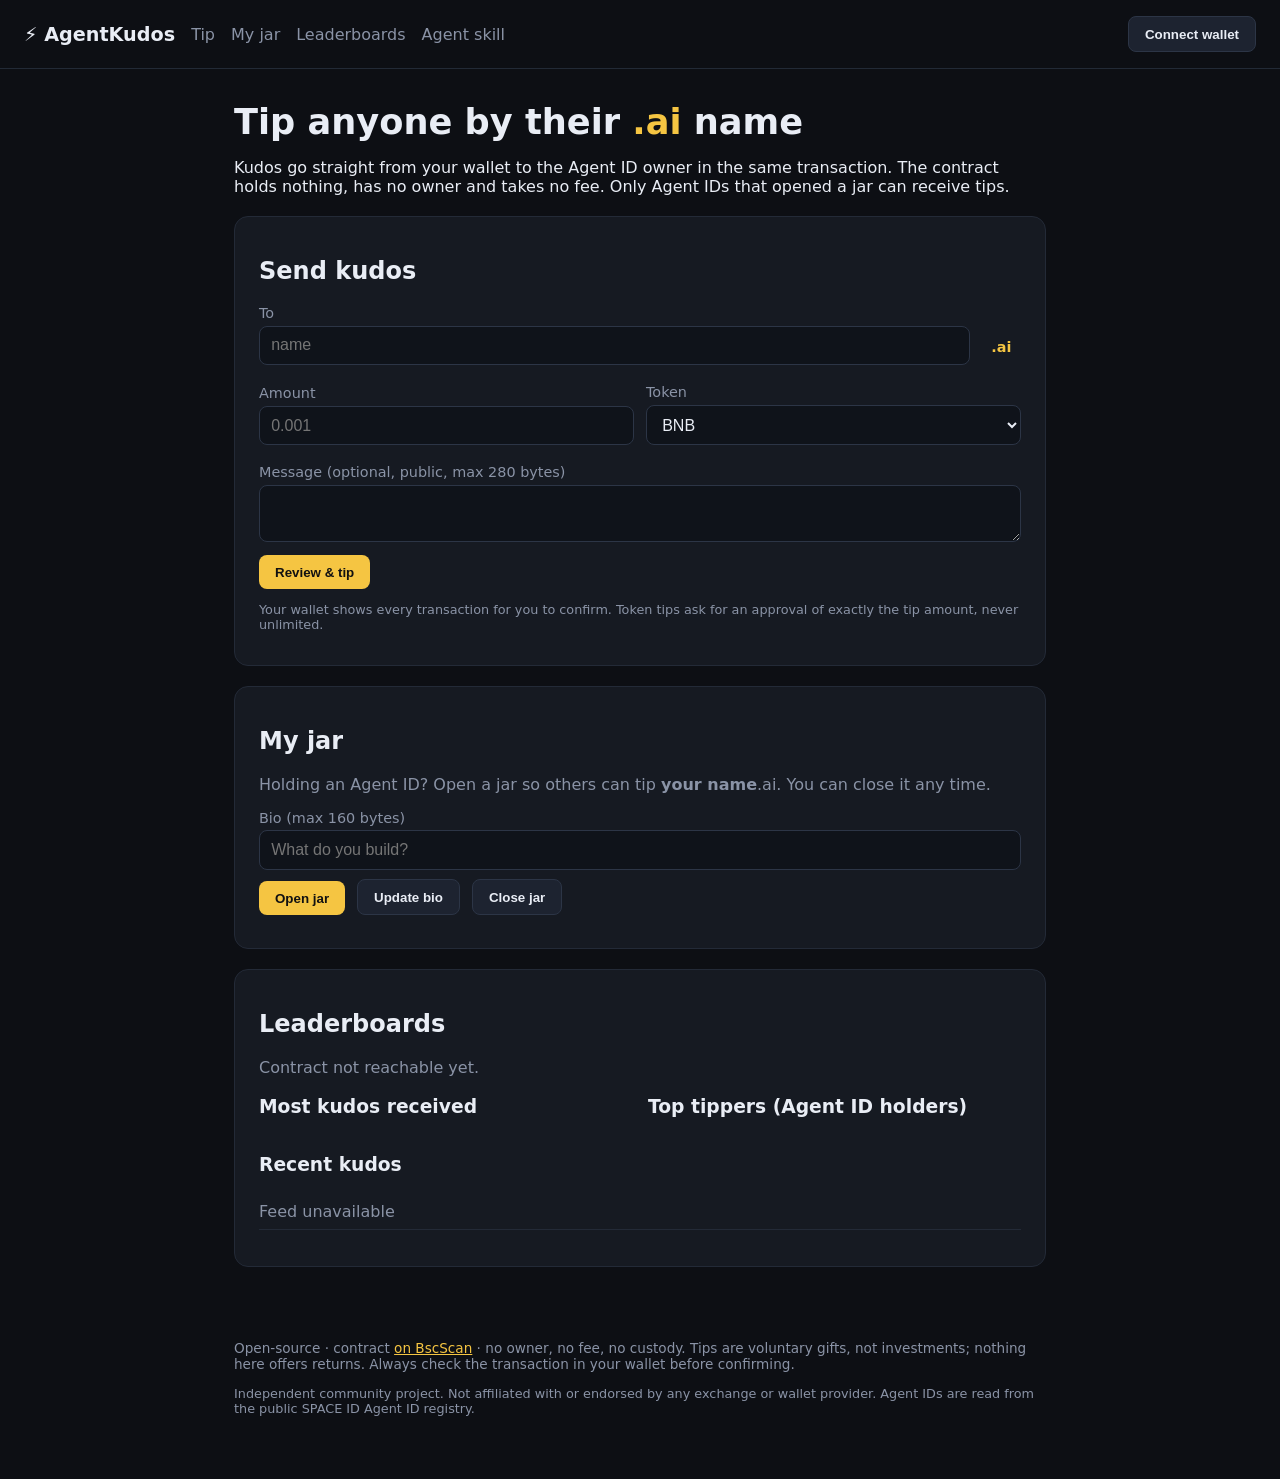
==== web/index.html @ 3ff735c1 "AgentKudos: contract, tests, frontend, agent skill" ====
<!doctype html>
<html lang="en">
<head>
<meta charset="utf-8" />
<meta name="viewport" content="width=device-width, initial-scale=1" />
<title>AgentKudos · tip any .ai Agent ID</title>
<meta name="description" content="Send kudos and tips to opted-in .ai Agent IDs on BSC. Non-custodial, open-source, no owner." />
<link rel="stylesheet" href="style.css" />
</head>
<body>
<header>
  <div class="brand">⚡ AgentKudos</div>
  <nav><a href="#tip">Tip</a><a href="#jar">My jar</a><a href="#boards">Leaderboards</a><a href="agent-skill.md">Agent skill</a></nav>
  <button id="connect">Connect wallet</button>
</header>
<main>
  <section class="hero">
    <h1>Tip anyone by their <span class="ai">.ai</span> name</h1>
    <p>Kudos go straight from your wallet to the Agent ID owner in the same transaction. The contract holds nothing, has no owner and takes no fee. Only Agent IDs that opened a jar can receive tips.</p>
    <p class="me" id="me"></p>
  </section>

  <section id="tip" class="card">
    <h2>Send kudos</h2>
    <label>To <div class="row"><input id="to" placeholder="name" autocomplete="off" /><span class="suffix">.ai</span></div></label>
    <div id="jarInfo" class="muted"></div>
    <div class="row">
      <label>Amount <input id="amount" type="number" min="0" step="any" placeholder="0.001" /></label>
      <label>Token <select id="token"><option>BNB</option><option>USDT</option><option>USDC</option></select></label>
    </div>
    <label>Message (optional, public, max 280 bytes) <textarea id="message" maxlength="280" rows="2"></textarea></label>
    <button id="sendTip" class="primary">Review &amp; tip</button>
    <p class="muted small">Your wallet shows every transaction for you to confirm. Token tips ask for an approval of exactly the tip amount, never unlimited.</p>
    <div id="tipStatus"></div>
  </section>

  <section id="jar" class="card">
    <h2>My jar</h2>
    <p class="muted">Holding an Agent ID? Open a jar so others can tip <b id="myHandle">your name</b>.ai. You can close it any time.</p>
    <label>Bio (max 160 bytes) <input id="bio" maxlength="160" placeholder="What do you build?" /></label>
    <div class="row">
      <button id="openJar" class="primary">Open jar</button>
      <button id="updateBio">Update bio</button>
      <button id="closeJar">Close jar</button>
    </div>
    <p id="shareLink" class="small"></p>
    <div id="jarStatus"></div>
  </section>

  <section id="boards" class="card">
    <h2>Leaderboards</h2>
    <div class="stats" id="stats"></div>
    <div class="grid">
      <div><h3>Most kudos received</h3><ol id="topJars"></ol></div>
      <div><h3>Top tippers (Agent ID holders)</h3><ol id="topTippers"></ol></div>
    </div>
    <h3>Recent kudos</h3>
    <ul id="feed" class="feed"></ul>
  </section>
</main>
<footer>
  <p>Open-source · contract <a id="contractLink" target="_blank" rel="noopener">on BscScan</a> · no owner, no fee, no custody. Tips are voluntary gifts, not investments; nothing here offers returns. Always check the transaction in your wallet before confirming.</p>
  <p class="small">Independent community project. Not affiliated with or endorsed by any exchange or wallet provider. Agent IDs are read from the public SPACE ID Agent ID registry.</p>
</footer>
<script type="module" src="app.js"></script>
</body>
</html>
---- web/style.css ----
:root{--bg:#0d0f14;--card:#161a22;--fg:#e9edf5;--mut:#8a93a6;--acc:#f5c542;--acc2:#7c5cff}
*{box-sizing:border-box}body{margin:0;font-family:system-ui,-apple-system,Segoe UI,Roboto,sans-serif;background:var(--bg);color:var(--fg)}
header{display:flex;align-items:center;gap:1rem;padding:1rem 1.5rem;border-bottom:1px solid #222a36;position:sticky;top:0;background:var(--bg)}
.brand{font-weight:800;font-size:1.2rem}nav{flex:1;display:flex;gap:1rem}nav a{color:var(--mut);text-decoration:none}nav a:hover{color:var(--fg)}
main{max-width:860px;margin:0 auto;padding:1.5rem}.hero h1{font-size:2.2rem;margin:.5rem 0}.ai{color:var(--acc)}
.card{background:var(--card);border:1px solid #232a37;border-radius:14px;padding:1.25rem 1.5rem;margin:1.25rem 0}
label{display:block;margin:.6rem 0;color:var(--mut);font-size:.9rem;flex:1}input,select,textarea{width:100%;margin-top:.3rem;padding:.6rem .7rem;border-radius:8px;border:1px solid #2c3546;background:#0f131a;color:var(--fg);font-size:1rem}
.row{display:flex;gap:.75rem;align-items:flex-end}.suffix{padding:.6rem;color:var(--acc);font-weight:700}
button{padding:.6rem 1rem;border-radius:8px;border:1px solid #2c3546;background:#1d2330;color:var(--fg);cursor:pointer;font-weight:600}button:hover{border-color:var(--acc2)}
button.primary{background:var(--acc);color:#111;border:none}.muted{color:var(--mut)}.small{font-size:.8rem}
.grid{display:grid;grid-template-columns:1fr 1fr;gap:1rem}@media(max-width:700px){.grid{grid-template-columns:1fr}.row{flex-wrap:wrap}}
ol,ul{padding-left:1.2rem}li{margin:.3rem 0}.feed{list-style:none;padding:0}.feed li{border-bottom:1px solid #232a37;padding:.5rem 0}
.stats{display:flex;gap:1.5rem;color:var(--mut)}.stats b{color:var(--fg);font-size:1.3rem;display:block}
.ok{color:#4ade80}.err{color:#f87171}footer{max-width:860px;margin:0 auto;padding:1rem 1.5rem 3rem;color:var(--mut);font-size:.85rem}footer a{color:var(--acc)}
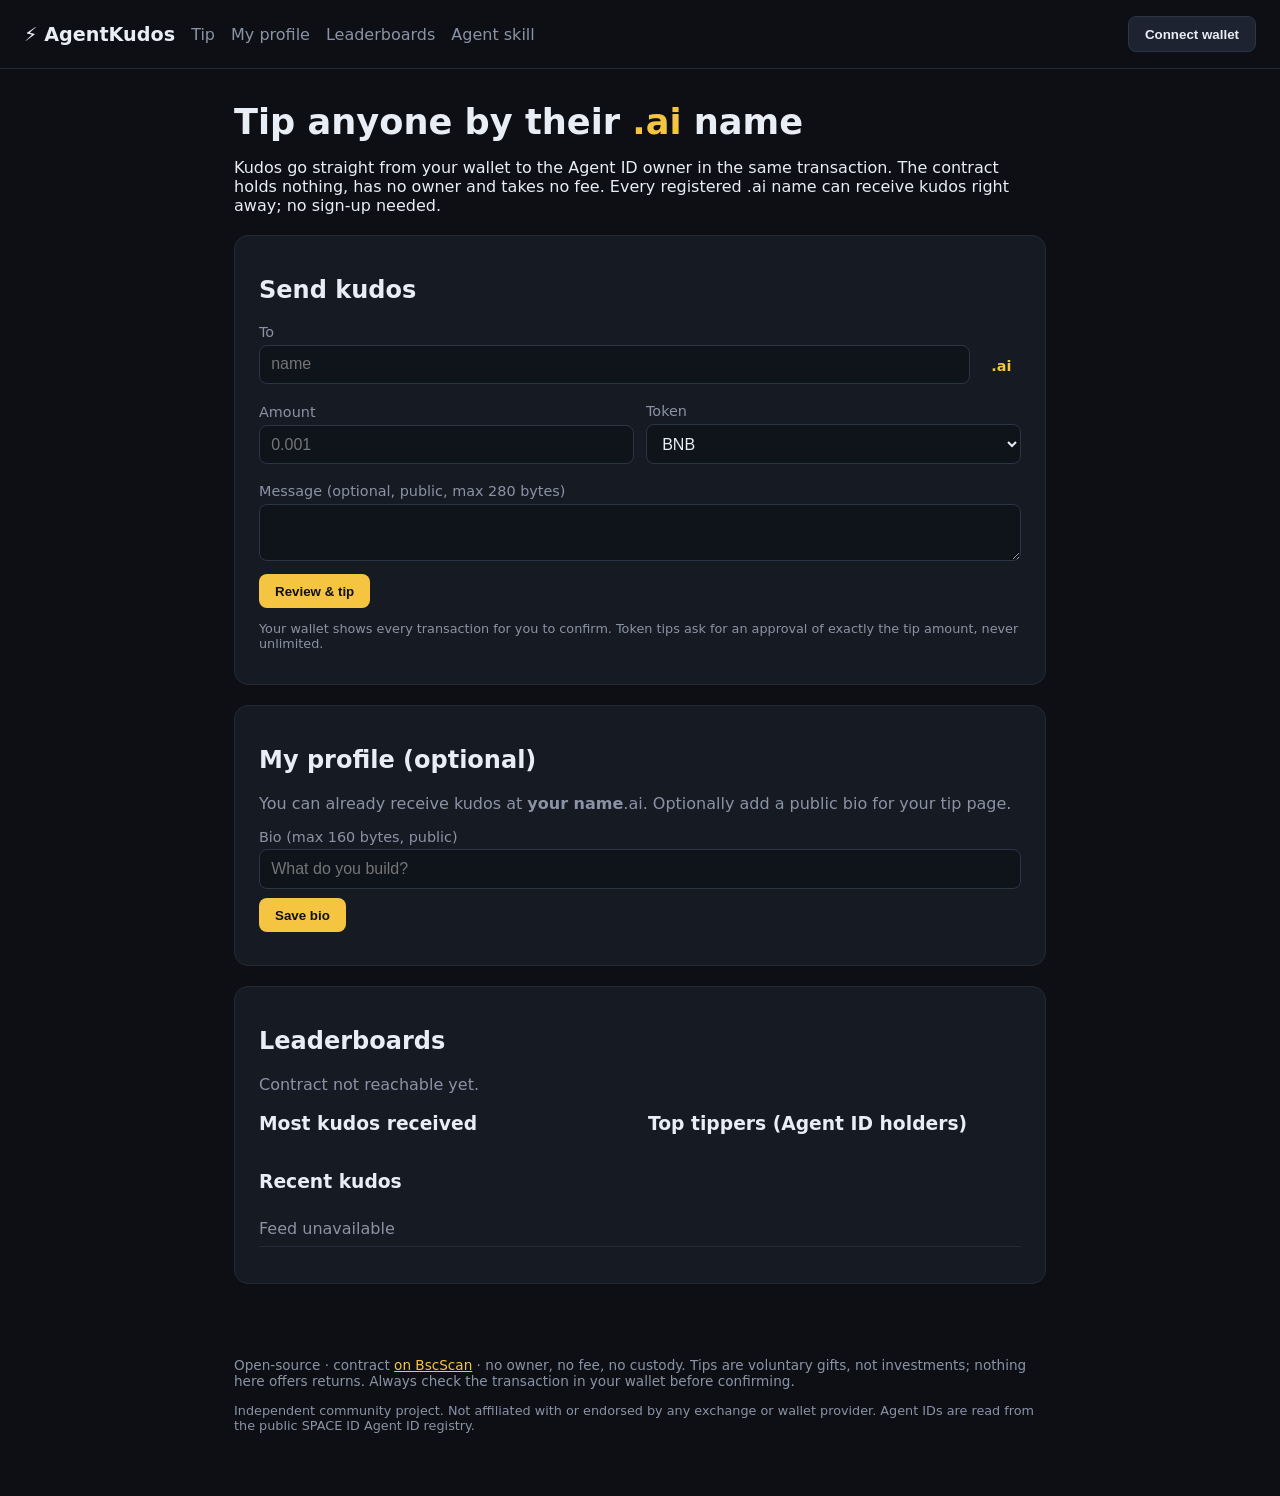
==== commit be05c557: "Remove opt-in: any registered .ai name can receive tips; optional bio; Pages" ====
--- a/web/index.html
+++ b/web/index.html
@@ -10,13 +10,13 @@
 <body>
 <header>
   <div class="brand">⚡ AgentKudos</div>
-  <nav><a href="#tip">Tip</a><a href="#jar">My jar</a><a href="#boards">Leaderboards</a><a href="agent-skill.md">Agent skill</a></nav>
+  <nav><a href="#tip">Tip</a><a href="#profile">My profile</a><a href="#boards">Leaderboards</a><a href="agent-skill.md">Agent skill</a></nav>
   <button id="connect">Connect wallet</button>
 </header>
 <main>
   <section class="hero">
     <h1>Tip anyone by their <span class="ai">.ai</span> name</h1>
-    <p>Kudos go straight from your wallet to the Agent ID owner in the same transaction. The contract holds nothing, has no owner and takes no fee. Only Agent IDs that opened a jar can receive tips.</p>
+    <p>Kudos go straight from your wallet to the Agent ID owner in the same transaction. The contract holds nothing, has no owner and takes no fee. Every registered .ai name can receive kudos right away; no sign-up needed.</p>
     <p class="me" id="me"></p>
   </section>
 
@@ -34,15 +34,11 @@
     <div id="tipStatus"></div>
   </section>
 
-  <section id="jar" class="card">
-    <h2>My jar</h2>
-    <p class="muted">Holding an Agent ID? Open a jar so others can tip <b id="myHandle">your name</b>.ai. You can close it any time.</p>
-    <label>Bio (max 160 bytes) <input id="bio" maxlength="160" placeholder="What do you build?" /></label>
-    <div class="row">
-      <button id="openJar" class="primary">Open jar</button>
-      <button id="updateBio">Update bio</button>
-      <button id="closeJar">Close jar</button>
-    </div>
+  <section id="profile" class="card">
+    <h2>My profile (optional)</h2>
+    <p class="muted">You can already receive kudos at <b id="myHandle">your name</b>.ai. Optionally add a public bio for your tip page.</p>
+    <label>Bio (max 160 bytes, public) <input id="bio" maxlength="160" placeholder="What do you build?" /></label>
+    <button id="setBio" class="primary">Save bio</button>
     <p id="shareLink" class="small"></p>
     <div id="jarStatus"></div>
   </section>
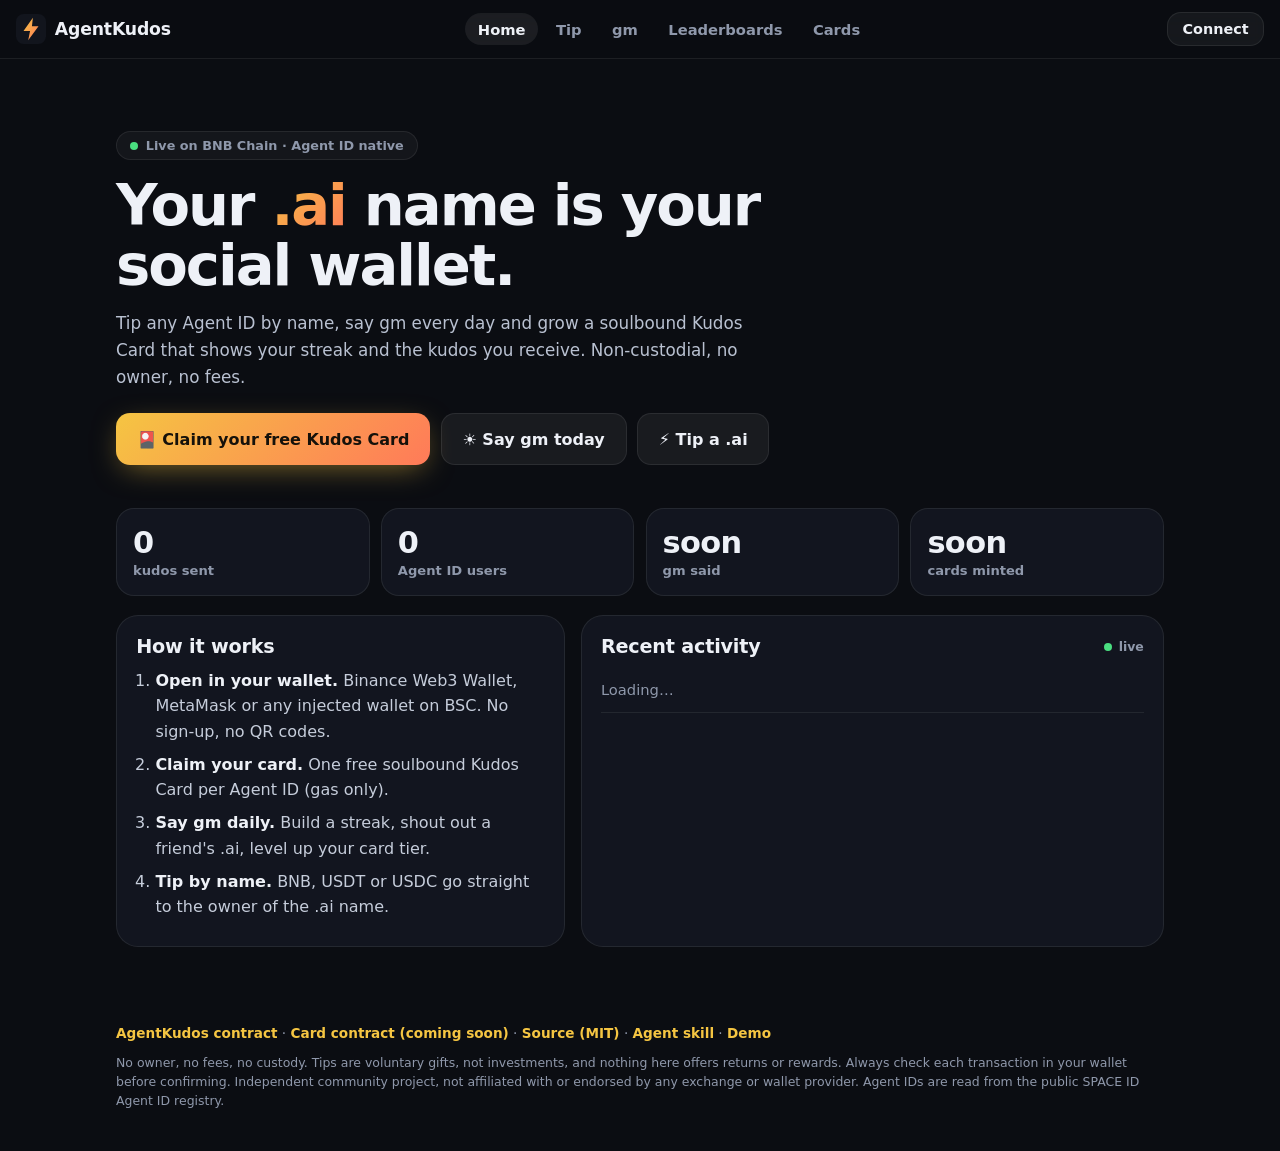
==== commit c71dd7e4: "AgentKudosCard (soulbound on-chain card + daily gm), site redesign, docs; card not deployed yet (com" ====
--- a/web/index.html
+++ b/web/index.html
@@ -2,62 +2,174 @@
 <html lang="en">
 <head>
 <meta charset="utf-8" />
-<meta name="viewport" content="width=device-width, initial-scale=1" />
-<title>AgentKudos · tip any .ai Agent ID</title>
-<meta name="description" content="Send kudos and tips to opted-in .ai Agent IDs on BSC. Non-custodial, open-source, no owner." />
+<meta name="viewport" content="width=device-width, initial-scale=1, viewport-fit=cover" />
+<meta name="theme-color" content="#0b0d12" />
+<title>AgentKudos · tip, gm and collect kudos with your .ai Agent ID</title>
+<meta name="description" content="Tip any .ai Agent ID by name, say gm daily and claim a free soulbound Kudos Card on BNB Chain. Non-custodial, open-source, no owner, no fees." />
+<meta property="og:title" content="AgentKudos" />
+<meta property="og:description" content="Tip any .ai Agent ID by name, say gm daily, claim a free soulbound Kudos Card." />
+<link rel="icon" href="img/logo.svg" />
 <link rel="stylesheet" href="style.css" />
 </head>
 <body>
-<header>
-  <div class="brand">⚡ AgentKudos</div>
-  <nav><a href="#tip">Tip</a><a href="#profile">My profile</a><a href="#boards">Leaderboards</a><a href="agent-skill.md">Agent skill</a></nav>
-  <button id="connect">Connect wallet</button>
+<div class="bg"><div class="orb o1"></div><div class="orb o2"></div><div class="grid-bg"></div></div>
+
+<header class="top">
+  <a href="#/" class="brand"><img src="img/logo.svg" alt="" /><span>AgentKudos</span></a>
+  <nav class="desk-nav">
+    <a href="#/" data-nav="home">Home</a>
+    <a href="#/tip" data-nav="tip">Tip</a>
+    <a href="#/gm" data-nav="gm">gm</a>
+    <a href="#/board" data-nav="board">Leaderboards</a>
+    <a href="#/cards" data-nav="cards">Cards</a>
+  </nav>
+  <button id="connect" class="btn btn-ghost">Connect</button>
 </header>
-<main>
-  <section class="hero">
-    <h1>Tip anyone by their <span class="ai">.ai</span> name</h1>
-    <p>Kudos go straight from your wallet to the Agent ID owner in the same transaction. The contract holds nothing, has no owner and takes no fee. Every registered .ai name can receive kudos right away; no sign-up needed.</p>
-    <p class="me" id="me"></p>
+
+<main id="app">
+  <!-- HOME -->
+  <section class="view" data-view="home">
+    <div class="hero reveal">
+      <span class="pill"><span class="dot"></span> Live on BNB Chain · Agent ID native</span>
+      <h1>Your <span class="grad">.ai</span> name is your<br />social wallet.</h1>
+      <p class="lead">Tip any Agent ID by name, say gm every day and grow a soulbound Kudos Card that shows your streak and the kudos you receive. Non-custodial, no owner, no fees.</p>
+      <div class="cta-row">
+        <a href="#/cards" class="btn btn-primary btn-lg" data-cta="claim">🎴 Claim your free Kudos Card</a>
+        <a href="#/gm" class="btn btn-glass btn-lg">☀️ Say gm today</a>
+        <a href="#/tip" class="btn btn-glass btn-lg">⚡ Tip a .ai</a>
+      </div>
+      <div id="meBanner" class="me-banner hidden"></div>
+    </div>
+
+    <div class="stats reveal" id="stats">
+      <div class="stat"><b data-stat="tips">–</b><span>kudos sent</span></div>
+      <div class="stat"><b data-stat="users">–</b><span>Agent ID users</span></div>
+      <div class="stat"><b data-stat="gm">–</b><span>gm said</span></div>
+      <div class="stat"><b data-stat="cards">–</b><span>cards minted</span></div>
+    </div>
+
+    <div class="cols">
+      <div class="panel reveal">
+        <div class="panel-h"><h2>How it works</h2></div>
+        <ol class="steps">
+          <li><b>Open in your wallet.</b> Binance Web3 Wallet, MetaMask or any injected wallet on BSC. No sign-up, no QR codes.</li>
+          <li><b>Claim your card.</b> One free soulbound Kudos Card per Agent ID (gas only).</li>
+          <li><b>Say gm daily.</b> Build a streak, shout out a friend's .ai, level up your card tier.</li>
+          <li><b>Tip by name.</b> BNB, USDT or USDC go straight to the owner of the .ai name.</li>
+        </ol>
+      </div>
+      <div class="panel reveal">
+        <div class="panel-h"><h2>Recent activity</h2><span class="live"><span class="dot"></span>live</span></div>
+        <ul class="feed" id="feedHome"><li class="muted">Loading…</li></ul>
+      </div>
+    </div>
   </section>
 
-  <section id="tip" class="card">
-    <h2>Send kudos</h2>
-    <label>To <div class="row"><input id="to" placeholder="name" autocomplete="off" /><span class="suffix">.ai</span></div></label>
-    <div id="jarInfo" class="muted"></div>
-    <div class="row">
-      <label>Amount <input id="amount" type="number" min="0" step="any" placeholder="0.001" /></label>
-      <label>Token <select id="token"><option>BNB</option><option>USDT</option><option>USDC</option></select></label>
+  <!-- TIP -->
+  <section class="view" data-view="tip">
+    <div class="panel narrow reveal">
+      <div class="panel-h"><h2>⚡ Tip a .ai</h2></div>
+      <label class="field">Recipient
+        <div class="name-input"><input id="to" placeholder="name" autocomplete="off" autocapitalize="off" spellcheck="false" inputmode="text" /><span>.ai</span></div>
+      </label>
+      <div id="toInfo" class="hint"></div>
+      <div class="amounts" id="quick">
+        <button data-amt="0.0005">0.0005</button><button data-amt="0.001">0.001</button><button data-amt="0.005">0.005</button>
+      </div>
+      <div class="row2">
+        <label class="field">Amount <input id="amount" type="number" min="0" step="any" placeholder="0.001" inputmode="decimal" /></label>
+        <label class="field">Token
+          <div class="seg" id="tokenSeg"><button data-tok="BNB" class="on">BNB</button><button data-tok="USDT">USDT</button><button data-tok="USDC">USDC</button></div>
+        </label>
+      </div>
+      <label class="field">Message <span class="muted">(optional, public on-chain, max 280 bytes)</span>
+        <textarea id="message" maxlength="280" rows="2" placeholder="gm, thanks for the help!"></textarea>
+      </label>
+      <button id="sendTip" class="btn btn-primary btn-block btn-lg">Review tip</button>
+      <p class="fine">You confirm every transaction in your own wallet. Funds go directly to the name's owner in the same transaction. Token tips ask for an approval of exactly the tip amount, never unlimited.</p>
     </div>
-    <label>Message (optional, public, max 280 bytes) <textarea id="message" maxlength="280" rows="2"></textarea></label>
-    <button id="sendTip" class="primary">Review &amp; tip</button>
-    <p class="muted small">Your wallet shows every transaction for you to confirm. Token tips ask for an approval of exactly the tip amount, never unlimited.</p>
-    <div id="tipStatus"></div>
   </section>
 
-  <section id="profile" class="card">
-    <h2>My profile (optional)</h2>
-    <p class="muted">You can already receive kudos at <b id="myHandle">your name</b>.ai. Optionally add a public bio for your tip page.</p>
-    <label>Bio (max 160 bytes, public) <input id="bio" maxlength="160" placeholder="What do you build?" /></label>
-    <button id="setBio" class="primary">Save bio</button>
-    <p id="shareLink" class="small"></p>
-    <div id="jarStatus"></div>
+  <!-- GM -->
+  <section class="view" data-view="gm">
+    <div class="panel narrow reveal">
+      <div class="panel-h"><h2>☀️ Say gm today</h2><span class="badge soon card-soon hidden">coming soon</span></div>
+      <p class="muted">One check-in per UTC day for Agent ID holders. Keep your streak alive to level up your card: Bronze → Silver (3) → Gold (7) → Diamond (14) → Legend (30).</p>
+      <div class="gm-box">
+        <div class="streak"><span id="myStreak">–</span><small>day streak</small></div>
+        <div class="gm-meta"><div>Best <b id="myBest">–</b></div><div>Total gm <b id="myTotal">–</b></div><div>Next reset <b id="resetIn">–</b></div></div>
+      </div>
+      <label class="field">Shout out a friend <span class="muted">(optional, free, any registered .ai)</span>
+        <div class="name-input"><input id="gmTo" placeholder="friend" autocomplete="off" autocapitalize="off" spellcheck="false" /><span>.ai</span></div>
+      </label>
+      <div id="gmToInfo" class="hint"></div>
+      <button id="sayGm" class="btn btn-primary btn-block btn-lg">Say gm</button>
+      <p class="fine">gm is free (gas only) and moves no funds.</p>
+    </div>
   </section>
 
-  <section id="boards" class="card">
-    <h2>Leaderboards</h2>
-    <div class="stats" id="stats"></div>
-    <div class="grid">
-      <div><h3>Most kudos received</h3><ol id="topJars"></ol></div>
-      <div><h3>Top tippers (Agent ID holders)</h3><ol id="topTippers"></ol></div>
+  <!-- BOARD -->
+  <section class="view" data-view="board">
+    <div class="panel reveal">
+      <div class="panel-h"><h2>🏆 Leaderboards</h2></div>
+      <div class="tabs" id="boardTabs">
+        <button data-tab="recv" class="on">Most tipped</button><button data-tab="tippers">Top tippers</button><button data-tab="streaks">gm streaks</button>
+      </div>
+      <ol class="board" id="board"><li class="muted">Loading…</li></ol>
     </div>
-    <h3>Recent kudos</h3>
-    <ul id="feed" class="feed"></ul>
+    <div class="panel reveal">
+      <div class="panel-h"><h2>Recent activity</h2><span class="live"><span class="dot"></span>live</span></div>
+      <ul class="feed" id="feedBoard"></ul>
+    </div>
+  </section>
+
+  <!-- CARDS -->
+  <section class="view" data-view="cards">
+    <div class="panel reveal">
+      <div class="panel-h"><h2>🎴 Kudos Cards</h2><span class="badge soon card-soon hidden">coming soon</span></div>
+      <div class="claim">
+        <div class="claim-art"><img id="myCard" src="img/card-preview.svg" alt="Kudos Card preview" /></div>
+        <div class="claim-txt">
+          <h3>Claim your free Kudos Card</h3>
+          <p class="muted">A soulbound card for your Agent ID. The art is fully on-chain and updates with your gm streak and the kudos you send and receive. One per .ai, cannot be transferred, gas only.</p>
+          <button id="mintCard" class="btn btn-primary btn-lg">Claim card</button>
+          <p class="fine" id="cardHint"></p>
+        </div>
+      </div>
+    </div>
+    <div class="panel reveal">
+      <div class="panel-h"><h2>Gallery</h2></div>
+      <div class="gallery" id="gallery"><p class="muted">Loading…</p></div>
+    </div>
+  </section>
+
+  <!-- PROFILE -->
+  <section class="view" data-view="profile">
+    <div class="panel narrow reveal" id="profile"></div>
   </section>
 </main>
-<footer>
-  <p>Open-source · contract <a id="contractLink" target="_blank" rel="noopener">on BscScan</a> · no owner, no fee, no custody. Tips are voluntary gifts, not investments; nothing here offers returns. Always check the transaction in your wallet before confirming.</p>
-  <p class="small">Independent community project. Not affiliated with or endorsed by any exchange or wallet provider. Agent IDs are read from the public SPACE ID Agent ID registry.</p>
+
+<footer class="foot">
+  <p><a id="kLink" target="_blank" rel="noopener">AgentKudos contract</a> · <a id="cLink" target="_blank" rel="noopener">Card contract</a> · <a id="repoLink" target="_blank" rel="noopener">Source (MIT)</a> · <a href="agent-skill.md">Agent skill</a> · <a href="demo.mp4">Demo</a></p>
+  <p class="fine">No owner, no fees, no custody. Tips are voluntary gifts, not investments, and nothing here offers returns or rewards. Always check each transaction in your wallet before confirming. Independent community project, not affiliated with or endorsed by any exchange or wallet provider. Agent IDs are read from the public SPACE ID Agent ID registry.</p>
 </footer>
+
+<nav class="tabbar">
+  <a href="#/" data-nav="home"><i>🏠</i>Home</a>
+  <a href="#/tip" data-nav="tip"><i>⚡</i>Tip</a>
+  <a href="#/gm" data-nav="gm"><i>☀️</i>gm</a>
+  <a href="#/board" data-nav="board"><i>🏆</i>Board</a>
+  <a href="#/cards" data-nav="cards"><i>🎴</i>Cards</a>
+</nav>
+
+<div id="sheet" class="sheet hidden" role="dialog" aria-modal="true">
+  <div class="sheet-card">
+    <h3 id="sheetTitle">Review</h3>
+    <div id="sheetBody"></div>
+    <div class="sheet-actions"><button class="btn btn-ghost" id="sheetCancel">Cancel</button><button class="btn btn-primary" id="sheetOk">Open wallet</button></div>
+  </div>
+</div>
+<div id="toasts"></div>
 <script type="module" src="app.js"></script>
 </body>
 </html>
--- a/web/style.css
+++ b/web/style.css
@@ -1,14 +1,174 @@
-:root{--bg:#0d0f14;--card:#161a22;--fg:#e9edf5;--mut:#8a93a6;--acc:#f5c542;--acc2:#7c5cff}
-*{box-sizing:border-box}body{margin:0;font-family:system-ui,-apple-system,Segoe UI,Roboto,sans-serif;background:var(--bg);color:var(--fg)}
-header{display:flex;align-items:center;gap:1rem;padding:1rem 1.5rem;border-bottom:1px solid #222a36;position:sticky;top:0;background:var(--bg)}
-.brand{font-weight:800;font-size:1.2rem}nav{flex:1;display:flex;gap:1rem}nav a{color:var(--mut);text-decoration:none}nav a:hover{color:var(--fg)}
-main{max-width:860px;margin:0 auto;padding:1.5rem}.hero h1{font-size:2.2rem;margin:.5rem 0}.ai{color:var(--acc)}
-.card{background:var(--card);border:1px solid #232a37;border-radius:14px;padding:1.25rem 1.5rem;margin:1.25rem 0}
-label{display:block;margin:.6rem 0;color:var(--mut);font-size:.9rem;flex:1}input,select,textarea{width:100%;margin-top:.3rem;padding:.6rem .7rem;border-radius:8px;border:1px solid #2c3546;background:#0f131a;color:var(--fg);font-size:1rem}
-.row{display:flex;gap:.75rem;align-items:flex-end}.suffix{padding:.6rem;color:var(--acc);font-weight:700}
-button{padding:.6rem 1rem;border-radius:8px;border:1px solid #2c3546;background:#1d2330;color:var(--fg);cursor:pointer;font-weight:600}button:hover{border-color:var(--acc2)}
-button.primary{background:var(--acc);color:#111;border:none}.muted{color:var(--mut)}.small{font-size:.8rem}
-.grid{display:grid;grid-template-columns:1fr 1fr;gap:1rem}@media(max-width:700px){.grid{grid-template-columns:1fr}.row{flex-wrap:wrap}}
-ol,ul{padding-left:1.2rem}li{margin:.3rem 0}.feed{list-style:none;padding:0}.feed li{border-bottom:1px solid #232a37;padding:.5rem 0}
-.stats{display:flex;gap:1.5rem;color:var(--mut)}.stats b{color:var(--fg);font-size:1.3rem;display:block}
-.ok{color:#4ade80}.err{color:#f87171}footer{max-width:860px;margin:0 auto;padding:1rem 1.5rem 3rem;color:var(--mut);font-size:.85rem}footer a{color:var(--acc)}
+:root{
+  --bg:#0b0d12;--panel:rgba(22,26,36,.72);--line:rgba(255,255,255,.08);--fg:#eef1f7;--mut:#8f98ab;
+  --acc:#f5c542;--acc2:#ff7a59;--vio:#7c5cff;--ok:#4ade80;--err:#f87171;
+  --grad:linear-gradient(135deg,var(--acc),var(--acc2));--r:18px;
+  --safe-b:env(safe-area-inset-bottom,0px);
+}
+*{box-sizing:border-box;-webkit-tap-highlight-color:transparent}
+html,body{margin:0;background:var(--bg);color:var(--fg);font-family:Inter,ui-sans-serif,system-ui,-apple-system,"Segoe UI",Roboto,sans-serif;-webkit-font-smoothing:antialiased}
+a{color:inherit;text-decoration:none}
+.hidden{display:none!important}
+.muted{color:var(--mut)}.fine{color:var(--mut);font-size:.78rem;line-height:1.5;margin:.8rem 0 0}
+.grad{background:var(--grad);-webkit-background-clip:text;background-clip:text;color:transparent}
+
+/* background */
+.bg{position:fixed;inset:0;z-index:-1;overflow:hidden}
+.orb{position:absolute;border-radius:50%;filter:blur(90px);opacity:.45;animation:float 18s ease-in-out infinite}
+.o1{width:520px;height:520px;background:#7c5cff;top:-160px;left:-140px}
+.o2{width:460px;height:460px;background:#ff7a59;bottom:-180px;right:-120px;animation-delay:-9s;opacity:.22}
+.grid-bg{position:absolute;inset:0;background-image:linear-gradient(var(--line) 1px,transparent 1px),linear-gradient(90deg,var(--line) 1px,transparent 1px);background-size:44px 44px;mask-image:radial-gradient(ellipse at 50% 0%,#000 30%,transparent 75%);opacity:.5}
+@keyframes float{50%{transform:translate(40px,30px) scale(1.08)}}
+
+/* header */
+.top{position:sticky;top:0;z-index:20;display:flex;align-items:center;gap:1rem;padding:.75rem 1rem;backdrop-filter:blur(14px);background:rgba(11,13,18,.7);border-bottom:1px solid var(--line)}
+.brand{display:flex;align-items:center;gap:.55rem;font-weight:800;font-size:1.08rem;letter-spacing:-.01em}
+.brand img{width:30px;height:30px}
+.desk-nav{display:none;flex:1;gap:.3rem;justify-content:center}
+.desk-nav a{padding:.45rem .8rem;border-radius:999px;color:var(--mut);font-weight:600;font-size:.92rem;transition:.2s}
+.desk-nav a:hover{color:var(--fg)}.desk-nav a.on{color:var(--fg);background:rgba(255,255,255,.07)}
+#connect{margin-left:auto}
+
+/* buttons */
+.btn{display:inline-flex;align-items:center;justify-content:center;gap:.4rem;border:0;border-radius:14px;padding:.7rem 1.1rem;font:inherit;font-weight:700;cursor:pointer;color:var(--fg);transition:transform .15s,box-shadow .25s,background .2s,opacity .2s;white-space:nowrap}
+.btn:active{transform:scale(.97)}
+.btn[disabled]{opacity:.45;cursor:not-allowed}
+.btn-primary{background:var(--grad);color:#15110a;box-shadow:0 8px 30px -8px rgba(245,197,66,.55)}
+.btn-primary:hover:not([disabled]){box-shadow:0 10px 40px -6px rgba(255,122,89,.6)}
+.btn-glass{background:rgba(255,255,255,.06);border:1px solid var(--line)}
+.btn-glass:hover{background:rgba(255,255,255,.1)}
+.btn-ghost{background:rgba(255,255,255,.05);border:1px solid var(--line);padding:.5rem .9rem;font-size:.9rem}
+.btn-lg{padding:.95rem 1.3rem;font-size:1rem}.btn-block{width:100%}
+
+main{max-width:1080px;margin:0 auto;padding:1rem 1rem calc(6rem + var(--safe-b))}
+.view{display:none}.view.on{display:block;animation:fadeup .45s ease both}
+@keyframes fadeup{from{opacity:0;transform:translateY(12px)}to{opacity:1;transform:none}}
+.reveal{animation:fadeup .6s ease both}.reveal:nth-child(2){animation-delay:.08s}.reveal:nth-child(3){animation-delay:.16s}
+
+/* hero */
+.hero{padding:2.2rem 0 1.2rem;text-align:left}
+.pill{display:inline-flex;align-items:center;gap:.5rem;padding:.38rem .8rem;border:1px solid var(--line);border-radius:999px;background:rgba(255,255,255,.04);font-size:.8rem;color:var(--mut);font-weight:600}
+.dot{width:8px;height:8px;border-radius:50%;background:var(--ok);box-shadow:0 0 0 0 rgba(74,222,128,.6);animation:pulse 2s infinite}
+@keyframes pulse{70%{box-shadow:0 0 0 8px rgba(74,222,128,0)}100%{box-shadow:0 0 0 0 rgba(74,222,128,0)}}
+h1{font-size:clamp(2.1rem,7vw,3.6rem);line-height:1.04;letter-spacing:-.035em;margin:1rem 0 .9rem;font-weight:850}
+.lead{color:#b9c1d1;font-size:1.05rem;line-height:1.6;max-width:640px;margin:0 0 1.4rem}
+.cta-row{display:flex;flex-direction:column;gap:.65rem}
+.me-banner{margin-top:1.1rem;padding:.8rem 1rem;border-radius:14px;background:rgba(124,92,255,.12);border:1px solid rgba(124,92,255,.35);font-size:.92rem}
+
+/* stats */
+.stats{display:grid;grid-template-columns:repeat(2,1fr);gap:.7rem;margin:1.2rem 0}
+.stat{padding:1rem;border-radius:var(--r);background:var(--panel);border:1px solid var(--line);backdrop-filter:blur(10px)}
+.stat b{display:block;font-size:1.9rem;font-weight:850;letter-spacing:-.02em}
+.stat span{color:var(--mut);font-size:.82rem;font-weight:600}
+
+/* panels */
+.cols{display:grid;gap:1rem}
+.panel{background:var(--panel);border:1px solid var(--line);border-radius:22px;padding:1.2rem;margin:0 0 1rem;backdrop-filter:blur(12px)}
+.panel.narrow{max-width:620px;margin-left:auto;margin-right:auto}
+.panel-h{display:flex;align-items:center;justify-content:space-between;gap:.5rem;margin-bottom:.6rem}
+.panel h2{margin:0;font-size:1.2rem;letter-spacing:-.01em}
+.badge{font-size:.72rem;font-weight:800;padding:.25rem .6rem;border-radius:999px;text-transform:uppercase;letter-spacing:.04em}
+.badge.soon{background:rgba(124,92,255,.18);color:#b9a8ff;border:1px solid rgba(124,92,255,.4)}
+.live{display:flex;align-items:center;gap:.4rem;font-size:.78rem;color:var(--mut);font-weight:700}
+.steps{margin:0;padding-left:1.2rem;line-height:1.6;color:#c6cddb}.steps li{margin:.45rem 0}.steps b{color:var(--fg)}
+
+/* form */
+.field{display:block;margin:.85rem 0;color:var(--mut);font-size:.85rem;font-weight:600}
+input,textarea{width:100%;margin-top:.4rem;padding:.85rem .95rem;border-radius:14px;border:1px solid var(--line);background:rgba(8,10,14,.7);color:var(--fg);font:inherit;font-size:1rem;outline:none;transition:border .2s,box-shadow .2s}
+input:focus,textarea:focus{border-color:rgba(245,197,66,.6);box-shadow:0 0 0 4px rgba(245,197,66,.12)}
+.name-input{display:flex;align-items:center;position:relative}
+.name-input input{padding-right:3rem;font-size:1.15rem;font-weight:700}
+.name-input span{position:absolute;right:1rem;top:calc(50% + .2rem);transform:translateY(-50%);font-weight:800;color:var(--acc)}
+.hint{min-height:1.3rem;font-size:.88rem;margin:-.3rem 0 .4rem}
+.hint .ok{color:var(--ok)}.hint .err{color:var(--err)}
+.row2{display:grid;grid-template-columns:1fr;gap:0}
+.seg{display:flex;gap:.35rem;margin-top:.4rem;background:rgba(8,10,14,.7);border:1px solid var(--line);border-radius:14px;padding:.3rem}
+.seg button{flex:1;border:0;background:none;color:var(--mut);padding:.6rem;border-radius:10px;font:inherit;font-weight:700;cursor:pointer;transition:.2s}
+.seg button.on{background:rgba(255,255,255,.1);color:var(--fg)}
+.amounts{display:flex;gap:.45rem;margin:.6rem 0 0}
+.amounts button{flex:1;border:1px solid var(--line);background:rgba(255,255,255,.04);color:var(--fg);padding:.55rem;border-radius:12px;font:inherit;font-weight:700;cursor:pointer}
+.amounts button:hover{border-color:rgba(245,197,66,.5)}
+
+/* gm */
+.gm-box{display:flex;align-items:center;gap:1.2rem;padding:1rem;border-radius:18px;background:linear-gradient(135deg,rgba(245,197,66,.12),rgba(255,122,89,.08));border:1px solid rgba(245,197,66,.25);margin:1rem 0}
+.streak{display:flex;flex-direction:column;align-items:center;min-width:92px}
+.streak span{font-size:3.2rem;font-weight:900;line-height:1;background:var(--grad);-webkit-background-clip:text;background-clip:text;color:transparent}
+.streak small{color:var(--mut);font-weight:700}
+.gm-meta{display:grid;gap:.3rem;font-size:.9rem;color:var(--mut)}.gm-meta b{color:var(--fg)}
+
+/* board + feed */
+.tabs{display:flex;gap:.35rem;margin-bottom:.6rem}
+.tabs button{flex:1;border:1px solid var(--line);background:rgba(255,255,255,.04);color:var(--mut);padding:.5rem .9rem;border-radius:999px;font:inherit;font-weight:700;font-size:.88rem;cursor:pointer;white-space:nowrap}
+.tabs button.on{background:var(--grad);color:#15110a;border-color:transparent}
+@media (max-width:380px){.tabs button{padding:.5rem .5rem;font-size:.8rem}}
+.board{list-style:none;margin:0;padding:0;counter-reset:r}
+.board li{display:flex;align-items:center;gap:.8rem;padding:.75rem .4rem;border-bottom:1px solid var(--line);counter-increment:r;animation:fadeup .4s ease both}
+.board li::before{content:counter(r);width:28px;height:28px;flex:none;display:grid;place-items:center;border-radius:9px;background:rgba(255,255,255,.06);font-weight:800;font-size:.85rem}
+.board li:nth-child(1)::before{background:var(--grad);color:#15110a}
+.board li.muted::before{display:none}
+.board .nm{font-weight:800}.board .sub{color:var(--mut);font-size:.82rem}
+.board .val{margin-left:auto;font-weight:800;text-align:right}
+.feed{list-style:none;margin:0;padding:0}
+.feed li.muted{display:block}
+.feed li{display:flex;gap:.7rem;padding:.7rem 0;border-bottom:1px solid var(--line);font-size:.92rem;line-height:1.45;animation:fadeup .4s ease both}
+.feed .ic{width:34px;height:34px;flex:none;border-radius:11px;display:grid;place-items:center;background:rgba(255,255,255,.06)}
+.feed .msg{color:#c6cddb}.feed .when{color:var(--mut);font-size:.78rem}
+.feed a.h{font-weight:800;color:var(--fg)}.feed a.h:hover{color:var(--acc)}
+
+/* cards */
+.claim{display:grid;gap:1.2rem;align-items:center}
+.claim-art{display:flex;justify-content:center;perspective:900px}
+.claim-art img,.gallery img{width:100%;max-width:300px;border-radius:22px;box-shadow:0 30px 60px -20px rgba(0,0,0,.7),0 0 0 1px var(--line);transition:transform .5s}
+.claim-art img{animation:bob 6s ease-in-out infinite}
+@keyframes bob{50%{transform:translateY(-8px) rotate(-1deg)}}
+.claim-txt h3{margin:.2rem 0 .4rem;font-size:1.35rem}
+.gallery{display:grid;grid-template-columns:repeat(2,1fr);gap:.8rem}
+.gallery a{display:block;transition:transform .25s}.gallery a:hover{transform:translateY(-4px) rotate(-1deg)}
+.gallery .cap{text-align:center;font-weight:800;font-size:.85rem;margin-top:.35rem}
+
+/* profile */
+.prof-h{display:flex;align-items:center;gap:1rem}
+.avatar{width:64px;height:64px;border-radius:20px;background:var(--grad);display:grid;place-items:center;font-size:1.6rem;font-weight:900;color:#15110a;flex:none}
+.prof-h h2{font-size:1.6rem!important}.prof-stats{display:grid;grid-template-columns:repeat(3,1fr);gap:.6rem;margin:1rem 0}
+.prof-stats div{padding:.8rem;border-radius:14px;background:rgba(255,255,255,.04);border:1px solid var(--line)}
+.prof-stats b{display:block;font-size:1.3rem}.prof-stats span{font-size:.75rem;color:var(--mut);font-weight:700}
+.prof-actions{display:grid;grid-template-columns:1fr 1fr;gap:.6rem}
+
+/* sheet + toasts */
+.sheet{position:fixed;inset:0;z-index:50;background:rgba(0,0,0,.55);backdrop-filter:blur(4px);display:flex;align-items:flex-end;justify-content:center;animation:fade .2s}
+@keyframes fade{from{opacity:0}}
+.sheet-card{width:100%;max-width:520px;background:#141822;border:1px solid var(--line);border-radius:24px 24px 0 0;padding:1.4rem 1.2rem calc(1.2rem + var(--safe-b));animation:slideup .3s cubic-bezier(.2,.9,.3,1.2)}
+@keyframes slideup{from{transform:translateY(100%)}}
+.sheet-card h3{margin:0 0 .8rem}
+.kv{display:flex;justify-content:space-between;gap:1rem;padding:.55rem 0;border-bottom:1px solid var(--line);font-size:.95rem}.kv span{color:var(--mut)}.kv b{text-align:right;word-break:break-word}
+.sheet-actions{display:grid;grid-template-columns:1fr 2fr;gap:.6rem;margin-top:1.1rem}
+#toasts{position:fixed;left:50%;transform:translateX(-50%);bottom:calc(5.5rem + var(--safe-b));z-index:60;display:grid;gap:.5rem;width:min(92vw,440px)}
+.toast{padding:.8rem 1rem;border-radius:14px;background:#1b2030;border:1px solid var(--line);box-shadow:0 20px 40px -10px rgba(0,0,0,.6);font-size:.9rem;animation:slideup .3s ease}
+.toast.ok{border-color:rgba(74,222,128,.4)}.toast.err{border-color:rgba(248,113,113,.45)}
+.toast a{color:var(--acc);font-weight:700}
+
+/* tabbar (mobile) */
+.tabbar{position:fixed;left:0;right:0;bottom:0;z-index:30;display:grid;grid-template-columns:repeat(5,1fr);padding:.35rem .4rem calc(.35rem + var(--safe-b));background:rgba(11,13,18,.88);backdrop-filter:blur(16px);border-top:1px solid var(--line)}
+.tabbar a{display:flex;flex-direction:column;align-items:center;gap:.1rem;font-size:.7rem;font-weight:700;color:var(--mut);padding:.35rem 0;border-radius:12px;transition:.2s}
+.tabbar a i{font-style:normal;font-size:1.25rem}
+.tabbar a.on{color:var(--fg);background:rgba(255,255,255,.06)}
+
+.foot{max-width:1080px;margin:0 auto;padding:0 1rem calc(6.5rem + var(--safe-b));color:var(--mut);font-size:.85rem}
+.foot a{color:var(--acc);font-weight:600}
+
+@media (min-width:720px){
+  .cta-row{flex-direction:row;flex-wrap:wrap}
+  .stats{grid-template-columns:repeat(4,1fr)}
+  .row2{grid-template-columns:1fr 1.2fr;gap:.8rem}
+  .claim{grid-template-columns:1fr 1.2fr}
+  .gallery{grid-template-columns:repeat(4,1fr)}
+  .sheet{align-items:center}.sheet-card{border-radius:24px}
+}
+@media (min-width:960px){
+  .desk-nav{display:flex}.tabbar{display:none}
+  main{padding-bottom:3rem}.foot{padding-bottom:2.5rem}
+  #toasts{bottom:2rem}
+  .cols{grid-template-columns:1fr 1.3fr}
+  .hero{padding:3.5rem 0 1.5rem}
+  .board-wrap{display:grid;grid-template-columns:1fr 1fr;gap:1rem}
+}
+@media (prefers-reduced-motion:reduce){*{animation:none!important;transition:none!important}}
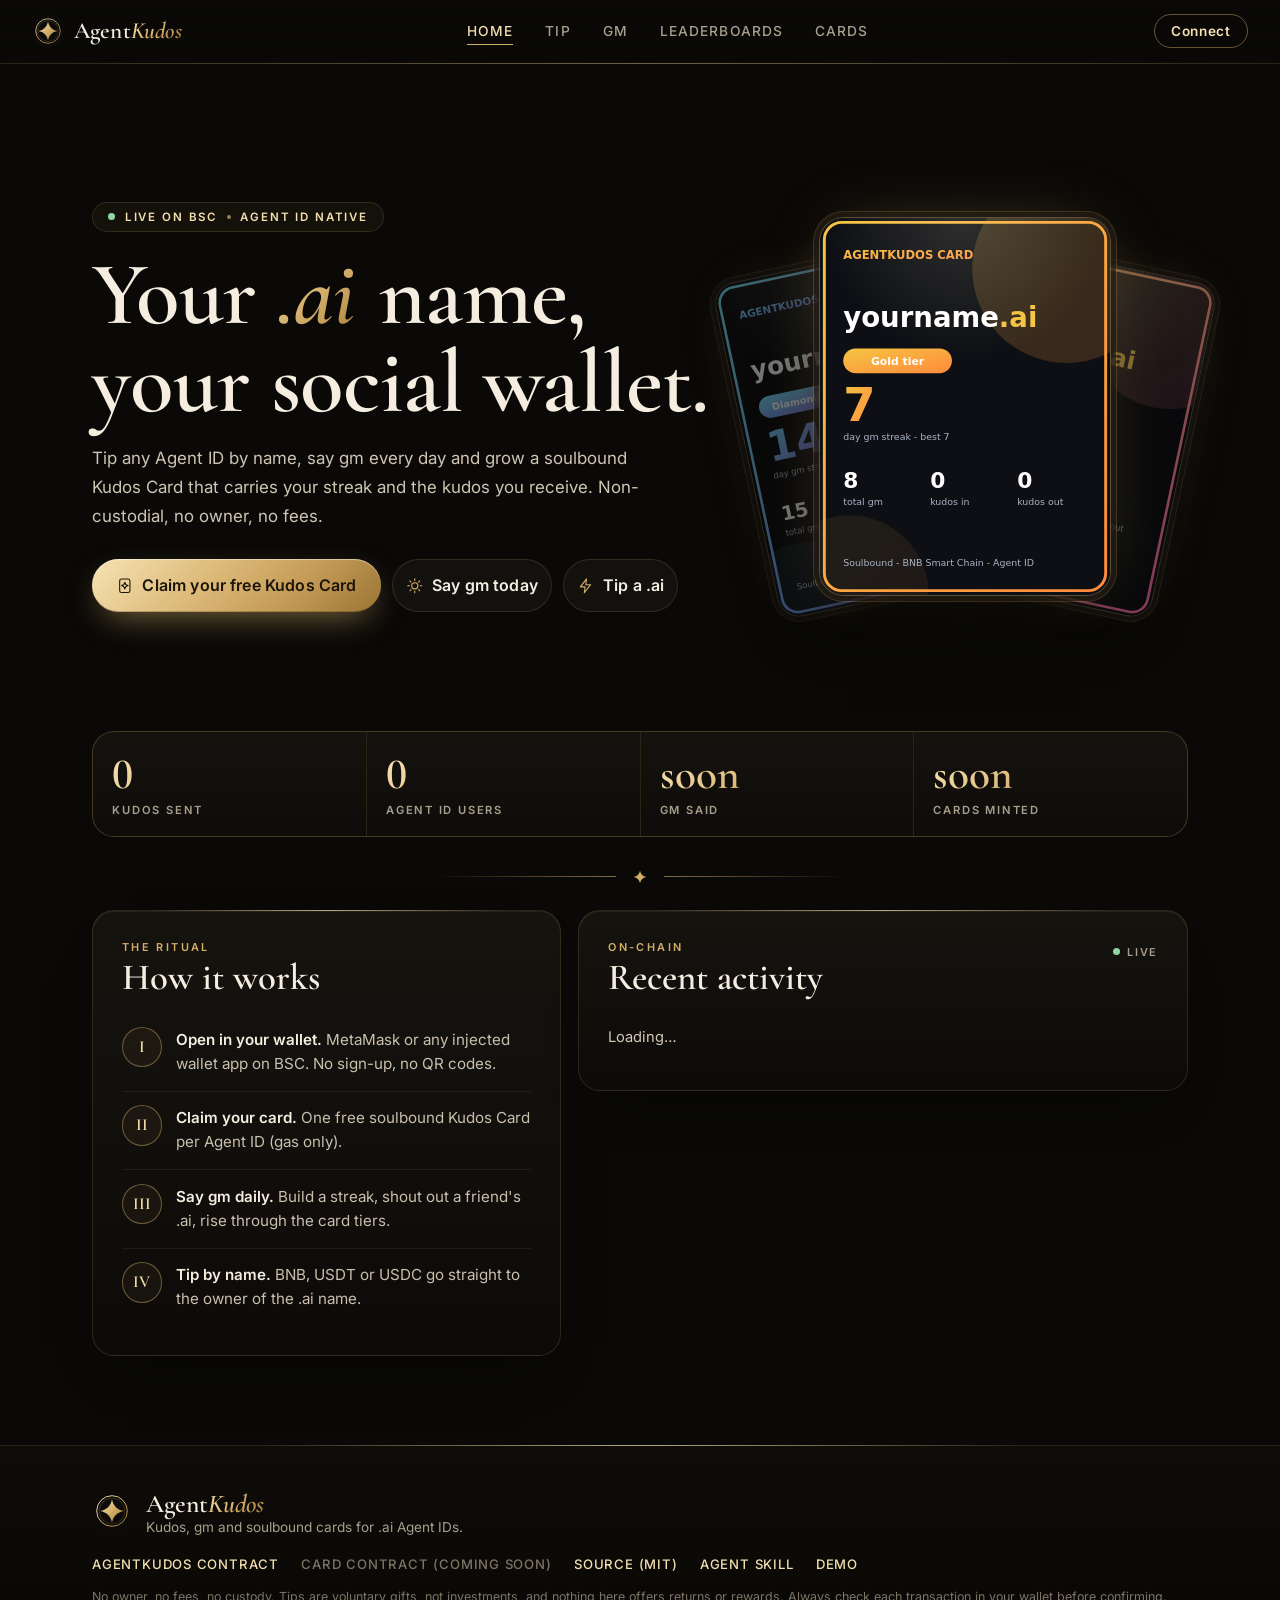
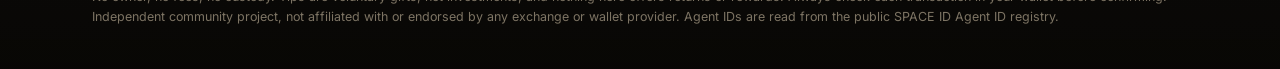
==== commit 42f83772: "Luxe theme: black/champagne-gold design, serif display type, glass panels, shimmering framed tier ca" ====
--- a/web/index.html
+++ b/web/index.html
@@ -3,20 +3,38 @@
 <head>
 <meta charset="utf-8" />
 <meta name="viewport" content="width=device-width, initial-scale=1, viewport-fit=cover" />
-<meta name="theme-color" content="#0b0d12" />
+<meta name="theme-color" content="#0a0907" />
 <title>AgentKudos · tip, gm and collect kudos with your .ai Agent ID</title>
-<meta name="description" content="Tip any .ai Agent ID by name, say gm daily and claim a free soulbound Kudos Card on BNB Chain. Non-custodial, open-source, no owner, no fees." />
+<meta name="description" content="Tip any .ai Agent ID by name, say gm daily and claim a free soulbound Kudos Card on BSC. Non-custodial, open-source, no owner, no fees." />
 <meta property="og:title" content="AgentKudos" />
 <meta property="og:description" content="Tip any .ai Agent ID by name, say gm daily, claim a free soulbound Kudos Card." />
 <link rel="icon" href="img/logo.svg" />
+<link rel="preconnect" href="https://fonts.googleapis.com" />
+<link rel="preconnect" href="https://fonts.gstatic.com" crossorigin />
+<link rel="stylesheet" href="https://fonts.googleapis.com/css2?family=Cormorant+Garamond:ital,wght@0,500;0,600;0,700;1,500;1,600&family=Inter:wght@400;500;600;700&display=swap" />
 <link rel="stylesheet" href="style.css" />
+<script>document.documentElement.classList.add("js")</script>
 </head>
 <body>
-<div class="bg"><div class="orb o1"></div><div class="orb o2"></div><div class="grid-bg"></div></div>
+<svg width="0" height="0" style="position:absolute" aria-hidden="true">
+  <defs>
+    <linearGradient id="goldg" x1="0" y1="0" x2="1" y2="1"><stop offset="0" stop-color="#f6e3b4"/><stop offset=".55" stop-color="#d4af6a"/><stop offset="1" stop-color="#a8823f"/></linearGradient>
+  </defs>
+  <symbol id="i-home" viewBox="0 0 24 24"><path d="M3.5 10.5 12 4l8.5 6.5V20a1 1 0 0 1-1 1h-5v-6h-5v6h-5a1 1 0 0 1-1-1z"/></symbol>
+  <symbol id="i-bolt" viewBox="0 0 24 24"><path d="M13 2.5 4.5 13.5H11l-1 8 8.5-11H12z"/></symbol>
+  <symbol id="i-sun" viewBox="0 0 24 24"><circle cx="12" cy="12" r="4.2"/><path d="M12 2.5v2.2M12 19.3v2.2M2.5 12h2.2M19.3 12h2.2M5.3 5.3l1.6 1.6M17.1 17.1l1.6 1.6M5.3 18.7l1.6-1.6M17.1 6.9l1.6-1.6"/></symbol>
+  <symbol id="i-crown" viewBox="0 0 24 24"><path d="M3 7.5l4.5 4L12 5l4.5 6.5L21 7.5 19.2 18H4.8zM5 21h14"/></symbol>
+  <symbol id="i-card" viewBox="0 0 24 24"><rect x="5" y="2.8" width="14" height="18.4" rx="2.6"/><path d="M12 7.2c.5 2.6 1.9 4 4.5 4.5-2.6.5-4 1.9-4.5 4.5-.5-2.6-1.9-4-4.5-4.5 2.6-.5 4-1.9 4.5-4.5z"/></symbol>
+  <symbol id="i-mega" viewBox="0 0 24 24"><path d="M3.5 10v4a1 1 0 0 0 1 1H7l9 4.5v-15L7 9H4.5a1 1 0 0 0-1 1zM19 9.5a3.5 3.5 0 0 1 0 5M8 15l1.2 5"/></symbol>
+  <symbol id="i-spark" viewBox="0 0 24 24"><path d="M12 2.5c.8 5.1 4.4 8.7 9.5 9.5-5.1.8-8.7 4.4-9.5 9.5-.8-5.1-4.4-8.7-9.5-9.5 5.1-.8 8.7-4.4 9.5-9.5z"/></symbol>
+  <symbol id="i-arrow" viewBox="0 0 24 24"><path d="M5 12h14M13 6l6 6-6 6"/></symbol>
+</svg>
+
+<div class="bg" aria-hidden="true"><div class="glow g1"></div><div class="glow g2"></div><div class="glow g3"></div><div class="lines"></div><div class="grain"></div></div>
 
 <header class="top">
-  <a href="#/" class="brand"><img src="img/logo.svg" alt="" /><span>AgentKudos</span></a>
-  <nav class="desk-nav">
+  <a href="#/" class="brand"><img src="img/logo.svg" alt="" width="32" height="32" /><span>Agent<em>Kudos</em></span></a>
+  <nav class="desk-nav" aria-label="Main">
     <a href="#/" data-nav="home">Home</a>
     <a href="#/tip" data-nav="tip">Tip</a>
     <a href="#/gm" data-nav="gm">gm</a>
@@ -29,16 +47,28 @@
 <main id="app">
   <!-- HOME -->
   <section class="view" data-view="home">
-    <div class="hero reveal">
-      <span class="pill"><span class="dot"></span> Live on BNB Chain · Agent ID native</span>
-      <h1>Your <span class="grad">.ai</span> name is your<br />social wallet.</h1>
-      <p class="lead">Tip any Agent ID by name, say gm every day and grow a soulbound Kudos Card that shows your streak and the kudos you receive. Non-custodial, no owner, no fees.</p>
-      <div class="cta-row">
-        <a href="#/cards" class="btn btn-primary btn-lg" data-cta="claim">🎴 Claim your free Kudos Card</a>
-        <a href="#/gm" class="btn btn-glass btn-lg">☀️ Say gm today</a>
-        <a href="#/tip" class="btn btn-glass btn-lg">⚡ Tip a .ai</a>
-      </div>
-      <div id="meBanner" class="me-banner hidden"></div>
+    <div class="hero">
+      <div class="hero-copy">
+        <span class="pill reveal"><span class="dot"></span> Live on BSC <i class="sep"></i> Agent ID native</span>
+        <h1 class="reveal">Your <em class="gold">.ai</em> name,<br />your social wallet.</h1>
+        <p class="lead reveal">Tip any Agent ID by name, say gm every day and grow a soulbound Kudos Card that carries your streak and the kudos you receive. Non-custodial, no owner, no fees.</p>
+        <div class="cta-row reveal">
+          <a href="#/cards" class="btn btn-primary btn-lg" data-cta="claim"><svg class="i"><use href="#i-card"/></svg>Claim your free Kudos Card</a>
+          <div class="cta-sub">
+            <a href="#/gm" class="btn btn-glass btn-lg"><svg class="i"><use href="#i-sun"/></svg>Say gm today</a>
+            <a href="#/tip" class="btn btn-glass btn-lg"><svg class="i"><use href="#i-bolt"/></svg>Tip a .ai</a>
+          </div>
+        </div>
+        <div id="meBanner" class="me-banner hidden"></div>
+      </div>
+      <div class="hero-art reveal" aria-hidden="true">
+        <div class="halo"></div>
+        <div class="stack">
+          <div class="frame f-back"><img src="img/tier-diamond.svg" alt="" /></div>
+          <div class="frame f-mid"><img src="img/tier-legend.svg" alt="" /></div>
+          <div class="frame f-front tilt"><img src="img/tier-gold.svg" alt="" /></div>
+        </div>
+      </div>
     </div>
 
     <div class="stats reveal" id="stats">
@@ -48,18 +78,20 @@
       <div class="stat"><b data-stat="cards">–</b><span>cards minted</span></div>
     </div>
 
+    <div class="ornament reveal" aria-hidden="true"><span></span><svg class="i"><use href="#i-spark"/></svg><span></span></div>
+
     <div class="cols">
       <div class="panel reveal">
-        <div class="panel-h"><h2>How it works</h2></div>
+        <div class="panel-h"><div><span class="eyebrow">The ritual</span><h2>How it works</h2></div></div>
         <ol class="steps">
-          <li><b>Open in your wallet.</b> Binance Web3 Wallet, MetaMask or any injected wallet on BSC. No sign-up, no QR codes.</li>
+          <li><b>Open in your wallet.</b> MetaMask or any injected wallet app on BSC. No sign-up, no QR codes.</li>
           <li><b>Claim your card.</b> One free soulbound Kudos Card per Agent ID (gas only).</li>
-          <li><b>Say gm daily.</b> Build a streak, shout out a friend's .ai, level up your card tier.</li>
+          <li><b>Say gm daily.</b> Build a streak, shout out a friend's .ai, rise through the card tiers.</li>
           <li><b>Tip by name.</b> BNB, USDT or USDC go straight to the owner of the .ai name.</li>
         </ol>
       </div>
       <div class="panel reveal">
-        <div class="panel-h"><h2>Recent activity</h2><span class="live"><span class="dot"></span>live</span></div>
+        <div class="panel-h"><div><span class="eyebrow">On-chain</span><h2>Recent activity</h2></div><span class="live"><span class="dot"></span>live</span></div>
         <ul class="feed" id="feedHome"><li class="muted">Loading…</li></ul>
       </div>
     </div>
@@ -68,7 +100,7 @@
   <!-- TIP -->
   <section class="view" data-view="tip">
     <div class="panel narrow reveal">
-      <div class="panel-h"><h2>⚡ Tip a .ai</h2></div>
+      <div class="panel-h"><div><span class="eyebrow">Send kudos</span><h2>Tip a <em class="gold">.ai</em></h2></div><svg class="i i-lg"><use href="#i-bolt"/></svg></div>
       <label class="field">Recipient
         <div class="name-input"><input id="to" placeholder="name" autocomplete="off" autocapitalize="off" spellcheck="false" inputmode="text" /><span>.ai</span></div>
       </label>
@@ -93,8 +125,11 @@
   <!-- GM -->
   <section class="view" data-view="gm">
     <div class="panel narrow reveal">
-      <div class="panel-h"><h2>☀️ Say gm today</h2><span class="badge soon card-soon hidden">coming soon</span></div>
-      <p class="muted">One check-in per UTC day for Agent ID holders. Keep your streak alive to level up your card: Bronze → Silver (3) → Gold (7) → Diamond (14) → Legend (30).</p>
+      <div class="panel-h"><div><span class="eyebrow">Daily check-in</span><h2>Say gm today</h2></div><span class="badge soon card-soon hidden">coming soon</span></div>
+      <p class="muted">One check-in per UTC day for Agent ID holders. Keep your streak alive to rise through the card tiers.</p>
+      <div class="tier-row" aria-label="Card tiers">
+        <span class="t t-bronze">Bronze<small>1</small></span><span class="t t-silver">Silver<small>3</small></span><span class="t t-gold">Gold<small>7</small></span><span class="t t-diamond">Diamond<small>14</small></span><span class="t t-legend">Legend<small>30</small></span>
+      </div>
       <div class="gm-box">
         <div class="streak"><span id="myStreak">–</span><small>day streak</small></div>
         <div class="gm-meta"><div>Best <b id="myBest">–</b></div><div>Total gm <b id="myTotal">–</b></div><div>Next reset <b id="resetIn">–</b></div></div>
@@ -110,35 +145,40 @@
 
   <!-- BOARD -->
   <section class="view" data-view="board">
-    <div class="panel reveal">
-      <div class="panel-h"><h2>🏆 Leaderboards</h2></div>
-      <div class="tabs" id="boardTabs">
-        <button data-tab="recv" class="on">Most tipped</button><button data-tab="tippers">Top tippers</button><button data-tab="streaks">gm streaks</button>
-      </div>
-      <ol class="board" id="board"><li class="muted">Loading…</li></ol>
-    </div>
-    <div class="panel reveal">
-      <div class="panel-h"><h2>Recent activity</h2><span class="live"><span class="dot"></span>live</span></div>
-      <ul class="feed" id="feedBoard"></ul>
+    <div class="board-wrap">
+      <div class="panel reveal">
+        <div class="panel-h"><div><span class="eyebrow">Hall of fame</span><h2>Leaderboards</h2></div><svg class="i i-lg"><use href="#i-crown"/></svg></div>
+        <div class="tabs" id="boardTabs">
+          <button data-tab="recv" class="on">Most tipped</button><button data-tab="tippers">Top tippers</button><button data-tab="streaks">gm streaks</button>
+        </div>
+        <ol class="board" id="board"><li class="muted">Loading…</li></ol>
+      </div>
+      <div class="panel reveal">
+        <div class="panel-h"><div><span class="eyebrow">On-chain</span><h2>Recent activity</h2></div><span class="live"><span class="dot"></span>live</span></div>
+        <ul class="feed" id="feedBoard"></ul>
+      </div>
     </div>
   </section>
 
   <!-- CARDS -->
   <section class="view" data-view="cards">
     <div class="panel reveal">
-      <div class="panel-h"><h2>🎴 Kudos Cards</h2><span class="badge soon card-soon hidden">coming soon</span></div>
+      <div class="panel-h"><div><span class="eyebrow">Soulbound collectible</span><h2>Kudos Cards</h2></div><span class="badge soon card-soon hidden">coming soon</span></div>
       <div class="claim">
-        <div class="claim-art"><img id="myCard" src="img/card-preview.svg" alt="Kudos Card preview" /></div>
+        <div class="claim-art"><div class="halo"></div><div class="frame tilt"><img id="myCard" src="img/card-preview.svg" alt="Kudos Card preview" /></div></div>
         <div class="claim-txt">
-          <h3>Claim your free Kudos Card</h3>
+          <h3>Claim your free <em class="gold">Kudos Card</em></h3>
           <p class="muted">A soulbound card for your Agent ID. The art is fully on-chain and updates with your gm streak and the kudos you send and receive. One per .ai, cannot be transferred, gas only.</p>
+          <div class="tier-row" aria-label="Card tiers">
+            <span class="t t-bronze">Bronze<small>1</small></span><span class="t t-silver">Silver<small>3</small></span><span class="t t-gold">Gold<small>7</small></span><span class="t t-diamond">Diamond<small>14</small></span><span class="t t-legend">Legend<small>30</small></span>
+          </div>
           <button id="mintCard" class="btn btn-primary btn-lg">Claim card</button>
           <p class="fine" id="cardHint"></p>
         </div>
       </div>
     </div>
     <div class="panel reveal">
-      <div class="panel-h"><h2>Gallery</h2></div>
+      <div class="panel-h"><div><span class="eyebrow">The collection</span><h2>Gallery</h2></div></div>
       <div class="gallery" id="gallery"><p class="muted">Loading…</p></div>
     </div>
   </section>
@@ -150,26 +190,30 @@
 </main>
 
 <footer class="foot">
-  <p><a id="kLink" target="_blank" rel="noopener">AgentKudos contract</a> · <a id="cLink" target="_blank" rel="noopener">Card contract</a> · <a id="repoLink" target="_blank" rel="noopener">Source (MIT)</a> · <a href="agent-skill.md">Agent skill</a> · <a href="demo.mp4">Demo</a></p>
-  <p class="fine">No owner, no fees, no custody. Tips are voluntary gifts, not investments, and nothing here offers returns or rewards. Always check each transaction in your wallet before confirming. Independent community project, not affiliated with or endorsed by any exchange or wallet provider. Agent IDs are read from the public SPACE ID Agent ID registry.</p>
+  <div class="foot-in">
+    <div class="foot-brand"><img src="img/logo.svg" alt="" width="40" height="40" /><div><b>Agent<em>Kudos</em></b><span>Kudos, gm and soulbound cards for .ai Agent IDs.</span></div></div>
+    <p class="foot-links"><a id="kLink" target="_blank" rel="noopener">AgentKudos contract</a><a id="cLink" target="_blank" rel="noopener">Card contract</a><a id="repoLink" target="_blank" rel="noopener">Source (MIT)</a><a href="agent-skill.md">Agent skill</a><a href="demo.mp4">Demo</a></p>
+    <p class="fine">No owner, no fees, no custody. Tips are voluntary gifts, not investments, and nothing here offers returns or rewards. Always check each transaction in your wallet before confirming. Independent community project, not affiliated with or endorsed by any exchange or wallet provider. Agent IDs are read from the public SPACE ID Agent ID registry.</p>
+  </div>
 </footer>
 
-<nav class="tabbar">
-  <a href="#/" data-nav="home"><i>🏠</i>Home</a>
-  <a href="#/tip" data-nav="tip"><i>⚡</i>Tip</a>
-  <a href="#/gm" data-nav="gm"><i>☀️</i>gm</a>
-  <a href="#/board" data-nav="board"><i>🏆</i>Board</a>
-  <a href="#/cards" data-nav="cards"><i>🎴</i>Cards</a>
+<nav class="tabbar" aria-label="Main">
+  <a href="#/" data-nav="home"><svg class="i"><use href="#i-home"/></svg>Home</a>
+  <a href="#/tip" data-nav="tip"><svg class="i"><use href="#i-bolt"/></svg>Tip</a>
+  <a href="#/gm" data-nav="gm"><svg class="i"><use href="#i-sun"/></svg>gm</a>
+  <a href="#/board" data-nav="board"><svg class="i"><use href="#i-crown"/></svg>Board</a>
+  <a href="#/cards" data-nav="cards"><svg class="i"><use href="#i-card"/></svg>Cards</a>
 </nav>
 
-<div id="sheet" class="sheet hidden" role="dialog" aria-modal="true">
+<div id="sheet" class="sheet hidden" role="dialog" aria-modal="true" aria-labelledby="sheetTitle">
   <div class="sheet-card">
     <h3 id="sheetTitle">Review</h3>
     <div id="sheetBody"></div>
     <div class="sheet-actions"><button class="btn btn-ghost" id="sheetCancel">Cancel</button><button class="btn btn-primary" id="sheetOk">Open wallet</button></div>
   </div>
 </div>
-<div id="toasts"></div>
+<div id="toasts" aria-live="polite"></div>
 <script type="module" src="app.js"></script>
+<script src="luxe.js" defer></script>
 </body>
 </html>
--- a/web/style.css
+++ b/web/style.css
@@ -1,174 +1,283 @@
+/* AgentKudos · luxe theme */
 :root{
-  --bg:#0b0d12;--panel:rgba(22,26,36,.72);--line:rgba(255,255,255,.08);--fg:#eef1f7;--mut:#8f98ab;
-  --acc:#f5c542;--acc2:#ff7a59;--vio:#7c5cff;--ok:#4ade80;--err:#f87171;
-  --grad:linear-gradient(135deg,var(--acc),var(--acc2));--r:18px;
+  --bg:#0a0907;--bg2:#110f0c;--ink:#f4ede0;--fg:var(--ink);--mut:#a89e8c;--mut2:#7d7464;
+  --gold:#d4af6a;--gold-hi:#f3dfae;--gold-lo:#9a7434;
+  --line:rgba(212,175,106,.16);--line2:rgba(244,237,224,.07);
+  --panel:linear-gradient(180deg,rgba(30,26,20,.62),rgba(14,12,10,.7));
+  --goldg:linear-gradient(135deg,#f6e3b4 0%,#dcb978 40%,#c39a55 70%,#9a7434 100%);
+  --ok:#8fd6a4;--err:#f0a08f;--r:22px;
+  --serif:"Cormorant Garamond","Cormorant",Garamond,"Times New Roman",serif;
+  --sans:Inter,ui-sans-serif,system-ui,-apple-system,"Segoe UI",Roboto,sans-serif;
+  --ease:cubic-bezier(.2,.7,.2,1);
   --safe-b:env(safe-area-inset-bottom,0px);
 }
 *{box-sizing:border-box;-webkit-tap-highlight-color:transparent}
-html,body{margin:0;background:var(--bg);color:var(--fg);font-family:Inter,ui-sans-serif,system-ui,-apple-system,"Segoe UI",Roboto,sans-serif;-webkit-font-smoothing:antialiased}
+html{scroll-behavior:smooth}
+html,body{font-variant-numeric:lining-nums;font-feature-settings:"lnum" 1;margin:0;background:var(--bg);color:var(--ink);font-family:var(--sans);font-size:16px;-webkit-font-smoothing:antialiased;text-rendering:optimizeLegibility}
+::selection{background:rgba(212,175,106,.35);color:#fff}
 a{color:inherit;text-decoration:none}
+:focus-visible{outline:2px solid var(--gold);outline-offset:3px;border-radius:10px}
 .hidden{display:none!important}
-.muted{color:var(--mut)}.fine{color:var(--mut);font-size:.78rem;line-height:1.5;margin:.8rem 0 0}
-.grad{background:var(--grad);-webkit-background-clip:text;background-clip:text;color:transparent}
+.muted{color:var(--mut)}
+.fine{color:var(--mut2);font-size:.78rem;line-height:1.6;margin:.9rem 0 0}
+.grad,.gold{background:var(--goldg);-webkit-background-clip:text;background-clip:text;color:transparent}
+em.gold{font-style:italic;padding-right:.06em}
+.i{width:1.1em;height:1.1em;flex:none;fill:none;stroke:currentColor;stroke-width:1.5;stroke-linecap:round;stroke-linejoin:round;vertical-align:-.15em}
+.i-lg{width:28px;height:28px;color:var(--gold);opacity:.85}
 
 /* background */
-.bg{position:fixed;inset:0;z-index:-1;overflow:hidden}
-.orb{position:absolute;border-radius:50%;filter:blur(90px);opacity:.45;animation:float 18s ease-in-out infinite}
-.o1{width:520px;height:520px;background:#7c5cff;top:-160px;left:-140px}
-.o2{width:460px;height:460px;background:#ff7a59;bottom:-180px;right:-120px;animation-delay:-9s;opacity:.22}
-.grid-bg{position:absolute;inset:0;background-image:linear-gradient(var(--line) 1px,transparent 1px),linear-gradient(90deg,var(--line) 1px,transparent 1px);background-size:44px 44px;mask-image:radial-gradient(ellipse at 50% 0%,#000 30%,transparent 75%);opacity:.5}
-@keyframes float{50%{transform:translate(40px,30px) scale(1.08)}}
+.bg{position:fixed;inset:0;z-index:-1;overflow:hidden;background:radial-gradient(120% 80% at 50% -10%,#1d1810 0%,var(--bg) 55%)}
+.glow{position:absolute;border-radius:50%;filter:blur(110px);will-change:transform}
+.g1{width:560px;height:560px;background:rgba(212,175,106,.20);top:-260px;left:50%;margin-left:-280px;animation:drift 22s ease-in-out infinite}
+.g2{width:420px;height:420px;background:rgba(160,110,50,.14);bottom:-200px;right:-140px;animation:drift 26s ease-in-out infinite reverse}
+.g3{width:380px;height:380px;background:rgba(120,90,60,.10);top:40%;left:-200px;animation:drift 30s ease-in-out infinite}
+@keyframes drift{50%{transform:translate(30px,24px) scale(1.06)}}
+.lines{position:absolute;inset:0;background:repeating-linear-gradient(90deg,transparent 0 119px,rgba(212,175,106,.035) 119px 120px);mask-image:linear-gradient(180deg,#000 0%,transparent 70%)}
+.grain{position:absolute;inset:-50%;opacity:.07;mix-blend-mode:overlay;background-image:url("data:image/svg+xml;utf8,<svg xmlns='http://www.w3.org/2000/svg' width='160' height='160'><filter id='n'><feTurbulence type='fractalNoise' baseFrequency='.85' numOctaves='3' stitchTiles='stitch'/><feColorMatrix values='0 0 0 0 1  0 0 0 0 1  0 0 0 0 1  0 0 0 1 0'/></filter><rect width='100%' height='100%' filter='url(%23n)'/></svg>")}
 
 /* header */
-.top{position:sticky;top:0;z-index:20;display:flex;align-items:center;gap:1rem;padding:.75rem 1rem;backdrop-filter:blur(14px);background:rgba(11,13,18,.7);border-bottom:1px solid var(--line)}
-.brand{display:flex;align-items:center;gap:.55rem;font-weight:800;font-size:1.08rem;letter-spacing:-.01em}
-.brand img{width:30px;height:30px}
-.desk-nav{display:none;flex:1;gap:.3rem;justify-content:center}
-.desk-nav a{padding:.45rem .8rem;border-radius:999px;color:var(--mut);font-weight:600;font-size:.92rem;transition:.2s}
-.desk-nav a:hover{color:var(--fg)}.desk-nav a.on{color:var(--fg);background:rgba(255,255,255,.07)}
+.top{position:sticky;top:0;z-index:20;display:flex;align-items:center;gap:1rem;padding:.8rem 1.1rem;backdrop-filter:blur(18px) saturate(1.2);-webkit-backdrop-filter:blur(18px) saturate(1.2);background:linear-gradient(180deg,rgba(10,9,7,.88),rgba(10,9,7,.66));border-bottom:1px solid var(--line)}
+.top::after{content:"";position:absolute;left:0;right:0;bottom:-1px;height:1px;background:linear-gradient(90deg,transparent,rgba(243,223,174,.55),transparent);opacity:.6}
+.brand{display:flex;align-items:center;gap:.6rem;font-family:var(--serif);font-weight:600;font-size:1.45rem;letter-spacing:.01em}
+.brand img{width:32px;height:32px;border-radius:9px}
+.brand em,.foot-brand em{font-style:italic;background:var(--goldg);-webkit-background-clip:text;background-clip:text;color:transparent}
+.desk-nav{display:none;flex:1;gap:.2rem;justify-content:center}
+.desk-nav a{position:relative;padding:.5rem .9rem;color:var(--mut);font-weight:500;font-size:.86rem;letter-spacing:.08em;text-transform:uppercase;transition:color .3s}
+.desk-nav a::after{content:"";position:absolute;left:50%;right:50%;bottom:.15rem;height:1px;background:var(--gold);transition:left .35s var(--ease),right .35s var(--ease)}
+.desk-nav a:hover{color:var(--ink)}
+.desk-nav a.on{color:var(--gold-hi)}.desk-nav a.on::after{left:.9rem;right:.9rem}
 #connect{margin-left:auto}
 
 /* buttons */
-.btn{display:inline-flex;align-items:center;justify-content:center;gap:.4rem;border:0;border-radius:14px;padding:.7rem 1.1rem;font:inherit;font-weight:700;cursor:pointer;color:var(--fg);transition:transform .15s,box-shadow .25s,background .2s,opacity .2s;white-space:nowrap}
-.btn:active{transform:scale(.97)}
-.btn[disabled]{opacity:.45;cursor:not-allowed}
-.btn-primary{background:var(--grad);color:#15110a;box-shadow:0 8px 30px -8px rgba(245,197,66,.55)}
-.btn-primary:hover:not([disabled]){box-shadow:0 10px 40px -6px rgba(255,122,89,.6)}
-.btn-glass{background:rgba(255,255,255,.06);border:1px solid var(--line)}
-.btn-glass:hover{background:rgba(255,255,255,.1)}
-.btn-ghost{background:rgba(255,255,255,.05);border:1px solid var(--line);padding:.5rem .9rem;font-size:.9rem}
-.btn-lg{padding:.95rem 1.3rem;font-size:1rem}.btn-block{width:100%}
-
-main{max-width:1080px;margin:0 auto;padding:1rem 1rem calc(6rem + var(--safe-b))}
-.view{display:none}.view.on{display:block;animation:fadeup .45s ease both}
-@keyframes fadeup{from{opacity:0;transform:translateY(12px)}to{opacity:1;transform:none}}
-.reveal{animation:fadeup .6s ease both}.reveal:nth-child(2){animation-delay:.08s}.reveal:nth-child(3){animation-delay:.16s}
+.btn{position:relative;overflow:hidden;display:inline-flex;align-items:center;justify-content:center;gap:.55rem;border:0;border-radius:999px;padding:.75rem 1.25rem;font:inherit;font-weight:600;font-size:.95rem;letter-spacing:.01em;cursor:pointer;color:var(--ink);transition:transform .25s var(--ease),box-shadow .35s,background .3s,border-color .3s,opacity .2s;white-space:nowrap}
+.btn:hover:not([disabled]){transform:translateY(-2px)}
+.btn:active:not([disabled]){transform:translateY(0) scale(.98)}
+.btn[disabled]{opacity:.5;cursor:not-allowed}
+.btn-primary{background:var(--goldg);color:#1c150a;box-shadow:0 1px 0 rgba(255,255,255,.45) inset,0 -1px 0 rgba(0,0,0,.2) inset,0 12px 34px -12px rgba(212,175,106,.7)}
+.btn-primary::after{content:"";position:absolute;top:0;bottom:0;left:-60%;width:40%;background:linear-gradient(105deg,transparent,rgba(255,255,255,.55),transparent);transform:skewX(-18deg);transition:left .8s var(--ease)}
+.btn-primary:hover:not([disabled])::after{left:130%}
+.btn-primary:hover:not([disabled]){box-shadow:0 1px 0 rgba(255,255,255,.45) inset,0 18px 44px -12px rgba(212,175,106,.85)}
+.btn-primary[disabled]{background:linear-gradient(135deg,#5b4c33,#3c3222);color:#d9c9a5;box-shadow:none;opacity:.85}
+.btn-glass{background:rgba(244,237,224,.035);border:1px solid var(--line);backdrop-filter:blur(10px)}
+.btn-glass:hover{background:rgba(212,175,106,.08);border-color:rgba(212,175,106,.45)}
+.btn-glass .i{color:var(--gold)}
+.btn-ghost{background:transparent;border:1px solid rgba(212,175,106,.45);color:var(--gold-hi);padding:.5rem 1.05rem;font-size:.85rem;letter-spacing:.04em}
+.btn-ghost:hover{background:rgba(212,175,106,.1)}
+.btn-lg{padding:1rem 1.5rem;font-size:1rem}.btn-block{width:100%}
+
+main{max-width:1160px;margin:0 auto;padding:1rem 1.1rem 1rem}
+.view{display:none}.view.on{display:block;animation:fadein .6s var(--ease) both}
+@keyframes fadein{from{opacity:0;transform:translateY(10px)}to{opacity:1;transform:none}}
+@keyframes fadeup{from{opacity:0;transform:translateY(14px)}to{opacity:1;transform:none}}
+.js .reveal{opacity:0;transform:translateY(22px);transition:opacity .9s var(--ease) var(--d,0ms),transform .9s var(--ease) var(--d,0ms)}
+.js .reveal.in{opacity:1;transform:none}
 
 /* hero */
-.hero{padding:2.2rem 0 1.2rem;text-align:left}
-.pill{display:inline-flex;align-items:center;gap:.5rem;padding:.38rem .8rem;border:1px solid var(--line);border-radius:999px;background:rgba(255,255,255,.04);font-size:.8rem;color:var(--mut);font-weight:600}
-.dot{width:8px;height:8px;border-radius:50%;background:var(--ok);box-shadow:0 0 0 0 rgba(74,222,128,.6);animation:pulse 2s infinite}
-@keyframes pulse{70%{box-shadow:0 0 0 8px rgba(74,222,128,0)}100%{box-shadow:0 0 0 0 rgba(74,222,128,0)}}
-h1{font-size:clamp(2.1rem,7vw,3.6rem);line-height:1.04;letter-spacing:-.035em;margin:1rem 0 .9rem;font-weight:850}
-.lead{color:#b9c1d1;font-size:1.05rem;line-height:1.6;max-width:640px;margin:0 0 1.4rem}
-.cta-row{display:flex;flex-direction:column;gap:.65rem}
-.me-banner{margin-top:1.1rem;padding:.8rem 1rem;border-radius:14px;background:rgba(124,92,255,.12);border:1px solid rgba(124,92,255,.35);font-size:.92rem}
+.hero{display:grid;gap:1.6rem;padding:2.4rem 0 1rem}
+.pill{display:inline-flex;align-items:center;gap:.6rem;padding:.42rem .95rem;border:1px solid var(--line);border-radius:999px;background:rgba(212,175,106,.05);font-size:.72rem;color:var(--gold-hi);font-weight:600;letter-spacing:.16em;text-transform:uppercase}
+.pill .sep{width:4px;height:4px;border-radius:50%;background:var(--gold);opacity:.7}
+.dot{width:7px;height:7px;border-radius:50%;background:var(--ok);box-shadow:0 0 0 0 rgba(143,214,164,.6);animation:pulse 2.2s infinite}
+@keyframes pulse{70%{box-shadow:0 0 0 8px rgba(143,214,164,0)}100%{box-shadow:0 0 0 0 rgba(143,214,164,0)}}
+h1{font-family:var(--serif);font-weight:600;font-size:clamp(2.9rem,12vw,5.6rem);line-height:.98;letter-spacing:-.01em;margin:1.2rem 0 1.1rem;color:var(--ink)}
+h1 em.gold{font-weight:600}
+.lead{color:#cfc5b3;font-size:1.06rem;line-height:1.7;max-width:560px;margin:0 0 1.8rem;font-weight:400}
+.cta-row{display:flex;flex-direction:column;gap:.7rem;max-width:560px}
+.cta-sub{display:grid;grid-template-columns:1fr 1fr;gap:.7rem}
+.cta-sub .btn{padding:.95rem .8rem}
+.me-banner{margin-top:1.2rem;padding:.9rem 1.1rem;border-radius:16px;background:rgba(212,175,106,.07);border:1px solid var(--line);font-size:.92rem;line-height:1.55;color:#ddd3c1;word-break:break-word}
+
+.hero-art{position:relative;height:360px;display:flex;align-items:center;justify-content:center}
+.halo{position:absolute;inset:8% 10%;border-radius:50%;background:radial-gradient(closest-side,rgba(212,175,106,.32),transparent 70%);filter:blur(20px);pointer-events:none}
+.stack{position:relative;width:210px;height:273px}
+.stack .frame{position:absolute;inset:0}
+.f-back{transform:translate(-62px,14px) rotate(-12deg) scale(.9);opacity:.6;filter:saturate(.8) brightness(.75)}
+.f-mid{transform:translate(62px,14px) rotate(12deg) scale(.9);opacity:.7;filter:saturate(.85) brightness(.8)}
+.f-front{animation:float 7s ease-in-out infinite}
+@keyframes float{50%{translate:0 -10px}}
+
+/* card frame + shimmer */
+.frame{position:relative;border-radius:24px;transition:transform .5s var(--ease),box-shadow .5s;box-shadow:0 0 0 1px rgba(243,223,174,.28),0 0 0 6px rgba(10,9,7,.6),0 0 0 7px rgba(212,175,106,.22),0 40px 70px -30px rgba(0,0,0,.95),0 0 70px -24px rgba(212,175,106,.45);transform-style:preserve-3d}
+.frame img{display:block;width:100%;height:auto;border-radius:24px}
+.frame::after{content:"";position:absolute;inset:0;border-radius:24px;pointer-events:none;background:linear-gradient(115deg,transparent 35%,rgba(255,244,214,.22) 47%,rgba(255,255,255,.06) 52%,transparent 62%);background-size:260% 100%;background-position:120% 0;animation:shimmer 6.5s ease-in-out infinite;mix-blend-mode:screen}
+.frame::before{content:"";position:absolute;inset:0;border-radius:24px;pointer-events:none;background:radial-gradient(240px circle at var(--mx,50%) var(--my,0%),rgba(255,240,205,.14),transparent 60%);z-index:1}
+@keyframes shimmer{0%{background-position:120% 0}55%,100%{background-position:-60% 0}}
 
 /* stats */
-.stats{display:grid;grid-template-columns:repeat(2,1fr);gap:.7rem;margin:1.2rem 0}
-.stat{padding:1rem;border-radius:var(--r);background:var(--panel);border:1px solid var(--line);backdrop-filter:blur(10px)}
-.stat b{display:block;font-size:1.9rem;font-weight:850;letter-spacing:-.02em}
-.stat span{color:var(--mut);font-size:.82rem;font-weight:600}
+.stats{display:grid;grid-template-columns:repeat(2,1fr);gap:1px;margin:1.6rem 0 1.2rem;border:1px solid var(--line);border-radius:var(--r);overflow:hidden;background:var(--line)}
+.stat{position:relative;padding:1.3rem 1.2rem 1.15rem;background:linear-gradient(180deg,#15120e,#0e0c0a)}
+.stat b{display:block;font-family:var(--serif);font-size:2.7rem;font-weight:600;line-height:1;background:var(--goldg);-webkit-background-clip:text;background-clip:text;color:transparent;font-variant-numeric:lining-nums tabular-nums}
+.stat span{display:block;margin-top:.45rem;color:var(--mut);font-size:.7rem;font-weight:600;letter-spacing:.16em;text-transform:uppercase}
+
+.ornament{display:flex;align-items:center;gap:1rem;margin:2rem auto 1.6rem;max-width:420px;color:var(--gold)}
+.ornament span{flex:1;height:1px;background:linear-gradient(90deg,transparent,rgba(212,175,106,.6))}
+.ornament span:last-child{background:linear-gradient(90deg,rgba(212,175,106,.6),transparent)}
+.ornament .i{width:16px;height:16px;fill:var(--gold);stroke:none}
 
 /* panels */
-.cols{display:grid;gap:1rem}
-.panel{background:var(--panel);border:1px solid var(--line);border-radius:22px;padding:1.2rem;margin:0 0 1rem;backdrop-filter:blur(12px)}
-.panel.narrow{max-width:620px;margin-left:auto;margin-right:auto}
-.panel-h{display:flex;align-items:center;justify-content:space-between;gap:.5rem;margin-bottom:.6rem}
-.panel h2{margin:0;font-size:1.2rem;letter-spacing:-.01em}
-.badge{font-size:.72rem;font-weight:800;padding:.25rem .6rem;border-radius:999px;text-transform:uppercase;letter-spacing:.04em}
-.badge.soon{background:rgba(124,92,255,.18);color:#b9a8ff;border:1px solid rgba(124,92,255,.4)}
-.live{display:flex;align-items:center;gap:.4rem;font-size:.78rem;color:var(--mut);font-weight:700}
-.steps{margin:0;padding-left:1.2rem;line-height:1.6;color:#c6cddb}.steps li{margin:.45rem 0}.steps b{color:var(--fg)}
+.cols{display:grid;gap:1.1rem;align-items:start}
+.panel{position:relative;background:var(--panel);border:1px solid var(--line);border-radius:var(--r);padding:1.4rem 1.25rem;margin:0 0 1.1rem;backdrop-filter:blur(16px);-webkit-backdrop-filter:blur(16px);box-shadow:0 1px 0 rgba(255,240,210,.06) inset,0 30px 60px -40px rgba(0,0,0,.9)}
+.panel::before{content:"";position:absolute;top:-1px;left:12%;right:12%;height:1px;background:linear-gradient(90deg,transparent,rgba(243,223,174,.7),transparent)}
+.panel.narrow{max-width:640px;margin-left:auto;margin-right:auto}
+.panel-h{display:flex;align-items:flex-start;justify-content:space-between;gap:.75rem;margin-bottom:1rem}
+.eyebrow{display:block;font-size:.68rem;font-weight:600;letter-spacing:.22em;text-transform:uppercase;color:var(--gold);margin-bottom:.3rem}
+.panel h2{margin:0;font-family:var(--serif);font-weight:600;font-size:2rem;line-height:1.05;letter-spacing:0}
+.badge{font-size:.66rem;font-weight:600;padding:.32rem .7rem;border-radius:999px;text-transform:uppercase;letter-spacing:.16em;white-space:nowrap}
+.badge.soon{background:rgba(212,175,106,.08);color:var(--gold-hi);border:1px solid rgba(212,175,106,.4)}
+.live{display:flex;align-items:center;gap:.45rem;font-size:.68rem;color:var(--mut);font-weight:600;letter-spacing:.16em;text-transform:uppercase;margin-top:.3rem}
+.steps{list-style:none;margin:0;padding:0;counter-reset:s}
+.steps li{position:relative;counter-increment:s;padding:.9rem 0 .9rem 3.4rem;border-top:1px solid var(--line2);color:#c9bfad;line-height:1.6;font-size:.95rem}
+.steps li:first-child{border-top:0}
+.steps li::before{content:counter(s,upper-roman);position:absolute;left:0;top:.85rem;width:2.4rem;height:2.4rem;display:grid;place-items:center;border:1px solid rgba(212,175,106,.45);border-radius:50%;font-family:var(--serif);font-size:1.05rem;font-weight:600;color:var(--gold-hi);background:rgba(212,175,106,.05)}
+.steps b{color:var(--ink);font-weight:600}
 
 /* form */
-.field{display:block;margin:.85rem 0;color:var(--mut);font-size:.85rem;font-weight:600}
-input,textarea{width:100%;margin-top:.4rem;padding:.85rem .95rem;border-radius:14px;border:1px solid var(--line);background:rgba(8,10,14,.7);color:var(--fg);font:inherit;font-size:1rem;outline:none;transition:border .2s,box-shadow .2s}
-input:focus,textarea:focus{border-color:rgba(245,197,66,.6);box-shadow:0 0 0 4px rgba(245,197,66,.12)}
+.field{display:block;margin:1rem 0;color:var(--mut);font-size:.72rem;font-weight:600;letter-spacing:.14em;text-transform:uppercase}
+.field .muted{text-transform:none;letter-spacing:0;font-weight:400;font-size:.8rem;color:var(--mut2)}
+input,textarea{width:100%;margin-top:.5rem;padding:.95rem 1.05rem;border-radius:14px;border:1px solid var(--line);background:rgba(6,5,4,.6);color:var(--ink);font:inherit;font-size:1rem;letter-spacing:0;text-transform:none;outline:none;transition:border .3s,box-shadow .3s,background .3s}
+input::placeholder,textarea::placeholder{color:#6d6556}
+input:focus,textarea:focus{border-color:rgba(212,175,106,.7);background:rgba(6,5,4,.8);box-shadow:0 0 0 4px rgba(212,175,106,.12)}
 .name-input{display:flex;align-items:center;position:relative}
-.name-input input{padding-right:3rem;font-size:1.15rem;font-weight:700}
-.name-input span{position:absolute;right:1rem;top:calc(50% + .2rem);transform:translateY(-50%);font-weight:800;color:var(--acc)}
-.hint{min-height:1.3rem;font-size:.88rem;margin:-.3rem 0 .4rem}
+.name-input input{padding-right:3.4rem;font-family:var(--serif);font-size:1.6rem;font-weight:600;padding-top:.7rem;padding-bottom:.7rem}
+.name-input span{position:absolute;right:1.1rem;top:calc(50% + .25rem);transform:translateY(-50%);font-family:var(--serif);font-style:italic;font-size:1.5rem;font-weight:600;background:var(--goldg);-webkit-background-clip:text;background-clip:text;color:transparent;text-transform:none;letter-spacing:0}
+.hint{min-height:1.3rem;font-size:.88rem;margin:-.4rem 0 .4rem}
 .hint .ok{color:var(--ok)}.hint .err{color:var(--err)}
 .row2{display:grid;grid-template-columns:1fr;gap:0}
-.seg{display:flex;gap:.35rem;margin-top:.4rem;background:rgba(8,10,14,.7);border:1px solid var(--line);border-radius:14px;padding:.3rem}
-.seg button{flex:1;border:0;background:none;color:var(--mut);padding:.6rem;border-radius:10px;font:inherit;font-weight:700;cursor:pointer;transition:.2s}
-.seg button.on{background:rgba(255,255,255,.1);color:var(--fg)}
-.amounts{display:flex;gap:.45rem;margin:.6rem 0 0}
-.amounts button{flex:1;border:1px solid var(--line);background:rgba(255,255,255,.04);color:var(--fg);padding:.55rem;border-radius:12px;font:inherit;font-weight:700;cursor:pointer}
-.amounts button:hover{border-color:rgba(245,197,66,.5)}
+.seg{display:flex;gap:.3rem;margin-top:.5rem;background:rgba(6,5,4,.6);border:1px solid var(--line);border-radius:999px;padding:.3rem}
+.seg button{flex:1;border:0;background:none;color:var(--mut);padding:.65rem;border-radius:999px;font:inherit;font-size:.9rem;font-weight:600;letter-spacing:.04em;cursor:pointer;transition:.3s}
+.seg button.on{background:var(--goldg);color:#1c150a;box-shadow:0 6px 18px -8px rgba(212,175,106,.7)}
+.amounts{display:flex;gap:.5rem;margin:.6rem 0 0}
+.amounts button{flex:1;border:1px solid var(--line);background:rgba(244,237,224,.03);color:var(--ink);padding:.7rem .4rem;border-radius:999px;font:inherit;font-weight:600;font-size:.92rem;cursor:pointer;transition:.3s}
+.amounts button:hover{border-color:rgba(212,175,106,.6);background:rgba(212,175,106,.08);color:var(--gold-hi)}
+
+/* tiers */
+.tier-row{display:flex;flex-wrap:wrap;gap:.4rem;margin:1rem 0 .4rem}
+.tier-row .t{--c1:#d08b5b;--c2:#5b3a29;display:inline-flex;align-items:baseline;gap:.35rem;padding:.38rem .75rem;border-radius:999px;font-size:.78rem;font-weight:600;letter-spacing:.04em;color:var(--ink);border:1px solid transparent;background:linear-gradient(#120f0c,#120f0c) padding-box,linear-gradient(135deg,var(--c1),var(--c2)) border-box}
+.tier-row .t small{font-size:.68rem;color:var(--mut);font-weight:500}
+.t-silver{--c1:#c9d3e3!important;--c2:#6b7a99!important}.t-gold{--c1:#f5c542!important;--c2:#ff8a3d!important}
+.t-diamond{--c1:#5ee7ff!important;--c2:#7c5cff!important}.t-legend{--c1:#f5c542!important;--c2:#ff5fa2!important}
 
 /* gm */
-.gm-box{display:flex;align-items:center;gap:1.2rem;padding:1rem;border-radius:18px;background:linear-gradient(135deg,rgba(245,197,66,.12),rgba(255,122,89,.08));border:1px solid rgba(245,197,66,.25);margin:1rem 0}
-.streak{display:flex;flex-direction:column;align-items:center;min-width:92px}
-.streak span{font-size:3.2rem;font-weight:900;line-height:1;background:var(--grad);-webkit-background-clip:text;background-clip:text;color:transparent}
-.streak small{color:var(--mut);font-weight:700}
-.gm-meta{display:grid;gap:.3rem;font-size:.9rem;color:var(--mut)}.gm-meta b{color:var(--fg)}
+.gm-box{display:flex;align-items:center;gap:1.4rem;padding:1.3rem 1.2rem;border-radius:20px;background:radial-gradient(120% 140% at 0% 0%,rgba(212,175,106,.16),transparent 60%),rgba(6,5,4,.5);border:1px solid rgba(212,175,106,.3);margin:1rem 0}
+.streak{display:flex;flex-direction:column;align-items:center;min-width:96px;padding-right:1.3rem;border-right:1px solid var(--line)}
+.streak span{font-family:var(--serif);font-size:4rem;font-weight:600;line-height:.95;background:var(--goldg);-webkit-background-clip:text;background-clip:text;color:transparent}
+.streak small{color:var(--mut);font-weight:600;font-size:.66rem;letter-spacing:.16em;text-transform:uppercase;margin-top:.3rem}
+.gm-meta{display:grid;gap:.45rem;font-size:.9rem;color:var(--mut)}.gm-meta b{color:var(--ink);font-weight:600;margin-left:.25rem}
 
 /* board + feed */
-.tabs{display:flex;gap:.35rem;margin-bottom:.6rem}
-.tabs button{flex:1;border:1px solid var(--line);background:rgba(255,255,255,.04);color:var(--mut);padding:.5rem .9rem;border-radius:999px;font:inherit;font-weight:700;font-size:.88rem;cursor:pointer;white-space:nowrap}
-.tabs button.on{background:var(--grad);color:#15110a;border-color:transparent}
-@media (max-width:380px){.tabs button{padding:.5rem .5rem;font-size:.8rem}}
+.tabs{display:flex;gap:.3rem;margin-bottom:.8rem;padding:.3rem;border:1px solid var(--line);border-radius:999px;background:rgba(6,5,4,.5)}
+.tabs button{flex:1;border:0;background:none;color:var(--mut);padding:.6rem .7rem;border-radius:999px;font:inherit;font-weight:600;font-size:.85rem;cursor:pointer;white-space:nowrap;transition:.3s}
+.tabs button:hover{color:var(--ink)}
+.tabs button.on{background:var(--goldg);color:#1c150a;box-shadow:0 6px 18px -8px rgba(212,175,106,.7)}
+@media (max-width:380px){.tabs button{padding:.55rem .4rem;font-size:.78rem}}
 .board{list-style:none;margin:0;padding:0;counter-reset:r}
-.board li{display:flex;align-items:center;gap:.8rem;padding:.75rem .4rem;border-bottom:1px solid var(--line);counter-increment:r;animation:fadeup .4s ease both}
-.board li::before{content:counter(r);width:28px;height:28px;flex:none;display:grid;place-items:center;border-radius:9px;background:rgba(255,255,255,.06);font-weight:800;font-size:.85rem}
-.board li:nth-child(1)::before{background:var(--grad);color:#15110a}
+.board li{display:flex;align-items:center;gap:.95rem;padding:.9rem .3rem;border-bottom:1px solid var(--line2);counter-increment:r;animation:fadeup .5s var(--ease) both;transition:background .3s}
+.board li:hover{background:rgba(212,175,106,.04)}
+.board li::before{content:counter(r);width:34px;height:34px;flex:none;display:grid;place-items:center;border-radius:50%;border:1px solid var(--line);font-family:var(--serif);font-weight:600;font-size:1.1rem;color:var(--mut)}
+.board li:nth-child(1)::before{background:var(--goldg);color:#1c150a;border:0;box-shadow:0 0 22px -4px rgba(212,175,106,.7)}
+.board li:nth-child(2)::before{background:linear-gradient(135deg,#eceff4,#9aa3b2);color:#16181c;border:0}
+.board li:nth-child(3)::before{background:linear-gradient(135deg,#e2a679,#8a5434);color:#1a0f08;border:0}
 .board li.muted::before{display:none}
-.board .nm{font-weight:800}.board .sub{color:var(--mut);font-size:.82rem}
-.board .val{margin-left:auto;font-weight:800;text-align:right}
+.board .nm{font-weight:600;font-size:1rem}.board .sub{color:var(--mut);font-size:.8rem;margin-top:.1rem}
+.board .val{margin-left:auto;font-family:var(--serif);font-weight:600;font-size:1.5rem;text-align:right;line-height:1.1;color:var(--gold-hi)}
+.board .val .sub{font-family:var(--sans);font-size:.66rem;letter-spacing:.14em;text-transform:uppercase}
 .feed{list-style:none;margin:0;padding:0}
-.feed li.muted{display:block}
-.feed li{display:flex;gap:.7rem;padding:.7rem 0;border-bottom:1px solid var(--line);font-size:.92rem;line-height:1.45;animation:fadeup .4s ease both}
-.feed .ic{width:34px;height:34px;flex:none;border-radius:11px;display:grid;place-items:center;background:rgba(255,255,255,.06)}
-.feed .msg{color:#c6cddb}.feed .when{color:var(--mut);font-size:.78rem}
-.feed a.h{font-weight:800;color:var(--fg)}.feed a.h:hover{color:var(--acc)}
+.feed li.muted{display:block;padding:.8rem 0}
+.feed li{display:flex;gap:.85rem;padding:.85rem 0;border-bottom:1px solid var(--line2);font-size:.92rem;line-height:1.5;animation:fadeup .5s var(--ease) both;color:#d4cab8}
+.feed li:last-child{border-bottom:0}
+.feed .ic{width:36px;height:36px;flex:none;border-radius:50%;display:grid;place-items:center;border:1px solid rgba(212,175,106,.35);background:radial-gradient(circle at 30% 25%,rgba(212,175,106,.18),rgba(212,175,106,.03));color:var(--gold-hi)}
+.feed .ic .i{width:16px;height:16px}
+.feed b{color:var(--ink);font-weight:600}
+.feed .msg{color:#bfb5a2;font-family:var(--serif);font-style:italic;font-size:1.08rem;margin-top:.1rem}
+.feed .when{color:var(--mut2);font-size:.74rem;margin-top:.15rem;letter-spacing:.02em}
+.feed .when a{color:var(--gold)}
+.feed a.h{font-weight:600;color:var(--ink);border-bottom:1px solid rgba(212,175,106,.35);transition:.3s}.feed a.h:hover{color:var(--gold-hi);border-color:var(--gold)}
 
 /* cards */
-.claim{display:grid;gap:1.2rem;align-items:center}
-.claim-art{display:flex;justify-content:center;perspective:900px}
-.claim-art img,.gallery img{width:100%;max-width:300px;border-radius:22px;box-shadow:0 30px 60px -20px rgba(0,0,0,.7),0 0 0 1px var(--line);transition:transform .5s}
-.claim-art img{animation:bob 6s ease-in-out infinite}
-@keyframes bob{50%{transform:translateY(-8px) rotate(-1deg)}}
-.claim-txt h3{margin:.2rem 0 .4rem;font-size:1.35rem}
-.gallery{display:grid;grid-template-columns:repeat(2,1fr);gap:.8rem}
-.gallery a{display:block;transition:transform .25s}.gallery a:hover{transform:translateY(-4px) rotate(-1deg)}
-.gallery .cap{text-align:center;font-weight:800;font-size:.85rem;margin-top:.35rem}
+.claim{display:grid;gap:2rem;align-items:center}
+.claim-art{position:relative;display:flex;justify-content:center;padding:1rem 0 .4rem;animation:float 7s ease-in-out infinite}
+.claim-art .frame{width:100%;max-width:300px}
+.claim-txt h3{margin:.2rem 0 .6rem;font-family:var(--serif);font-weight:600;font-size:2.1rem;line-height:1.08}
+.claim-txt p.muted{line-height:1.7}
+.claim-txt .btn{margin-top:.8rem}
+.gallery{display:grid;grid-template-columns:repeat(2,1fr);gap:1.4rem 1rem}
+.gallery .g-item{display:block;transition:transform .45s var(--ease)}
+.gallery .g-item:hover{transform:translateY(-6px)}
+.gallery .g-item:hover .frame{box-shadow:0 0 0 1px rgba(243,223,174,.5),0 0 0 5px rgba(10,9,7,.6),0 0 0 6px rgba(212,175,106,.35),0 40px 70px -30px rgba(0,0,0,.95),0 0 80px -20px rgba(212,175,106,.55)}
+.gallery .frame,.gallery .frame img,.gallery .frame::after,.gallery .frame::before{border-radius:16px}
+.gallery .frame{box-shadow:0 0 0 1px rgba(243,223,174,.25),0 0 0 4px rgba(10,9,7,.6),0 0 0 5px rgba(212,175,106,.18),0 30px 50px -26px rgba(0,0,0,.95)}
+.gallery .g-item:nth-child(2) .frame::after{animation-delay:-1.3s}.gallery .g-item:nth-child(3) .frame::after{animation-delay:-2.6s}
+.gallery .g-item:nth-child(4) .frame::after{animation-delay:-3.9s}.gallery .g-item:nth-child(5) .frame::after{animation-delay:-5.2s}
+.gallery .cap{text-align:center;font-family:var(--serif);font-weight:600;font-size:1.15rem;margin-top:.75rem;color:var(--ink)}
+.gallery .cap small{display:block;font-family:var(--sans);font-size:.62rem;letter-spacing:.18em;text-transform:uppercase;color:var(--mut);font-weight:600;margin-top:.15rem}
 
 /* profile */
-.prof-h{display:flex;align-items:center;gap:1rem}
-.avatar{width:64px;height:64px;border-radius:20px;background:var(--grad);display:grid;place-items:center;font-size:1.6rem;font-weight:900;color:#15110a;flex:none}
-.prof-h h2{font-size:1.6rem!important}.prof-stats{display:grid;grid-template-columns:repeat(3,1fr);gap:.6rem;margin:1rem 0}
-.prof-stats div{padding:.8rem;border-radius:14px;background:rgba(255,255,255,.04);border:1px solid var(--line)}
-.prof-stats b{display:block;font-size:1.3rem}.prof-stats span{font-size:.75rem;color:var(--mut);font-weight:700}
+.prof-h{display:flex;align-items:center;gap:1.1rem}
+.avatar{width:68px;height:68px;border-radius:50%;background:radial-gradient(circle at 30% 25%,#2a2318,#0f0d0a);border:1px solid rgba(212,175,106,.55);box-shadow:0 0 0 5px rgba(212,175,106,.07),0 0 30px -8px rgba(212,175,106,.6);display:grid;place-items:center;font-family:var(--serif);font-size:2rem;font-weight:600;color:var(--gold-hi);flex:none}
+.prof-h h2{font-size:2.2rem!important}
+.prof-stats{display:grid;grid-template-columns:repeat(3,1fr);gap:1px;margin:1.3rem 0 1rem;border:1px solid var(--line);border-radius:16px;overflow:hidden;background:var(--line)}
+.prof-stats div{padding:.95rem .8rem;background:#100e0b}
+.prof-stats b{display:block;font-family:var(--serif);font-size:1.9rem;font-weight:600;line-height:1;color:var(--gold-hi)}
+.prof-stats span{display:block;margin-top:.35rem;font-size:.62rem;color:var(--mut);font-weight:600;letter-spacing:.14em;text-transform:uppercase}
 .prof-actions{display:grid;grid-template-columns:1fr 1fr;gap:.6rem}
+#profile h3{font-family:var(--serif);font-weight:600;font-size:1.5rem}
 
 /* sheet + toasts */
-.sheet{position:fixed;inset:0;z-index:50;background:rgba(0,0,0,.55);backdrop-filter:blur(4px);display:flex;align-items:flex-end;justify-content:center;animation:fade .2s}
+.sheet{position:fixed;inset:0;z-index:50;background:rgba(5,4,3,.7);backdrop-filter:blur(6px);display:flex;align-items:flex-end;justify-content:center;animation:fade .25s}
 @keyframes fade{from{opacity:0}}
-.sheet-card{width:100%;max-width:520px;background:#141822;border:1px solid var(--line);border-radius:24px 24px 0 0;padding:1.4rem 1.2rem calc(1.2rem + var(--safe-b));animation:slideup .3s cubic-bezier(.2,.9,.3,1.2)}
+.sheet-card{position:relative;width:100%;max-width:520px;background:linear-gradient(180deg,#1a1611,#0f0d0a);border:1px solid rgba(212,175,106,.3);border-radius:26px 26px 0 0;padding:1.6rem 1.3rem calc(1.3rem + var(--safe-b));animation:slideup .4s var(--ease);box-shadow:0 -30px 80px -20px rgba(0,0,0,.8)}
+.sheet-card::before{content:"";position:absolute;top:-1px;left:15%;right:15%;height:1px;background:linear-gradient(90deg,transparent,var(--gold-hi),transparent)}
 @keyframes slideup{from{transform:translateY(100%)}}
-.sheet-card h3{margin:0 0 .8rem}
-.kv{display:flex;justify-content:space-between;gap:1rem;padding:.55rem 0;border-bottom:1px solid var(--line);font-size:.95rem}.kv span{color:var(--mut)}.kv b{text-align:right;word-break:break-word}
-.sheet-actions{display:grid;grid-template-columns:1fr 2fr;gap:.6rem;margin-top:1.1rem}
-#toasts{position:fixed;left:50%;transform:translateX(-50%);bottom:calc(5.5rem + var(--safe-b));z-index:60;display:grid;gap:.5rem;width:min(92vw,440px)}
-.toast{padding:.8rem 1rem;border-radius:14px;background:#1b2030;border:1px solid var(--line);box-shadow:0 20px 40px -10px rgba(0,0,0,.6);font-size:.9rem;animation:slideup .3s ease}
-.toast.ok{border-color:rgba(74,222,128,.4)}.toast.err{border-color:rgba(248,113,113,.45)}
-.toast a{color:var(--acc);font-weight:700}
+.sheet-card h3{margin:0 0 .9rem;font-family:var(--serif);font-weight:600;font-size:1.8rem}
+.kv{display:flex;justify-content:space-between;gap:1rem;padding:.7rem 0;border-bottom:1px solid var(--line2);font-size:.95rem}.kv span{color:var(--mut)}.kv b{text-align:right;word-break:break-word;font-weight:600}
+.sheet-actions{display:grid;grid-template-columns:1fr 2fr;gap:.6rem;margin-top:1.2rem}
+#toasts{position:fixed;left:50%;transform:translateX(-50%);bottom:calc(6rem + var(--safe-b));z-index:60;display:grid;gap:.5rem;width:min(92vw,440px)}
+.toast{padding:.9rem 1.1rem;border-radius:16px;background:rgba(22,19,15,.96);border:1px solid var(--line);box-shadow:0 20px 50px -10px rgba(0,0,0,.7);font-size:.9rem;line-height:1.5;animation:slideup .4s var(--ease);backdrop-filter:blur(10px)}
+.toast.ok{border-color:rgba(143,214,164,.45)}.toast.err{border-color:rgba(240,160,143,.5)}
+.toast a{color:var(--gold-hi);font-weight:600}
 
 /* tabbar (mobile) */
-.tabbar{position:fixed;left:0;right:0;bottom:0;z-index:30;display:grid;grid-template-columns:repeat(5,1fr);padding:.35rem .4rem calc(.35rem + var(--safe-b));background:rgba(11,13,18,.88);backdrop-filter:blur(16px);border-top:1px solid var(--line)}
-.tabbar a{display:flex;flex-direction:column;align-items:center;gap:.1rem;font-size:.7rem;font-weight:700;color:var(--mut);padding:.35rem 0;border-radius:12px;transition:.2s}
-.tabbar a i{font-style:normal;font-size:1.25rem}
-.tabbar a.on{color:var(--fg);background:rgba(255,255,255,.06)}
-
-.foot{max-width:1080px;margin:0 auto;padding:0 1rem calc(6.5rem + var(--safe-b));color:var(--mut);font-size:.85rem}
-.foot a{color:var(--acc);font-weight:600}
+.tabbar{position:fixed;left:.6rem;right:.6rem;bottom:calc(.6rem + var(--safe-b));z-index:30;display:grid;grid-template-columns:repeat(5,1fr);padding:.35rem;background:rgba(14,12,9,.82);backdrop-filter:blur(20px) saturate(1.3);-webkit-backdrop-filter:blur(20px) saturate(1.3);border:1px solid var(--line);border-radius:22px;box-shadow:0 20px 50px -12px rgba(0,0,0,.85),0 1px 0 rgba(255,240,210,.06) inset}
+.tabbar a{display:flex;flex-direction:column;align-items:center;gap:.25rem;padding:.55rem 0 .45rem;border-radius:16px;color:var(--mut);font-size:.66rem;font-weight:600;letter-spacing:.08em;text-transform:uppercase;transition:color .3s,background .3s}
+.tabbar a .i{width:21px;height:21px}
+.tabbar a.on{color:var(--gold-hi);background:radial-gradient(80% 90% at 50% 0%,rgba(212,175,106,.2),rgba(212,175,106,.04))}
+
+/* footer */
+.foot{position:relative;margin-top:1.5rem;border-top:1px solid var(--line);background:linear-gradient(180deg,rgba(18,15,11,.6),rgba(8,7,5,.9))}
+.foot::before{content:"";position:absolute;top:-1px;left:20%;right:20%;height:1px;background:linear-gradient(90deg,transparent,rgba(243,223,174,.7),transparent)}
+.foot-in{max-width:1160px;margin:0 auto;padding:2.2rem 1.1rem calc(7rem + var(--safe-b));color:var(--mut);font-size:.85rem}
+.foot-brand{display:flex;align-items:center;gap:.9rem;margin-bottom:1.3rem}
+.foot-brand img{border-radius:11px}
+.foot-brand b{display:block;font-family:var(--serif);font-size:1.6rem;font-weight:600;color:var(--ink)}
+.foot-brand span{font-size:.85rem}
+.foot-links{display:flex;flex-wrap:wrap;gap:.5rem 1.4rem;margin:0 0 .4rem}
+.foot-links a{color:var(--gold-hi);font-weight:500;font-size:.82rem;letter-spacing:.06em;text-transform:uppercase;border-bottom:1px solid transparent;transition:.3s}
+.foot-links a[href]:hover{border-color:var(--gold)}
+.foot-links a:not([href]){color:var(--mut2)}
 
 @media (min-width:720px){
-  .cta-row{flex-direction:row;flex-wrap:wrap}
   .stats{grid-template-columns:repeat(4,1fr)}
-  .row2{grid-template-columns:1fr 1.2fr;gap:.8rem}
-  .claim{grid-template-columns:1fr 1.2fr}
-  .gallery{grid-template-columns:repeat(4,1fr)}
-  .sheet{align-items:center}.sheet-card{border-radius:24px}
+  .row2{grid-template-columns:1fr 1.2fr;gap:.9rem}
+  .claim{grid-template-columns:1fr 1.15fr;gap:3rem}
+  .gallery{grid-template-columns:repeat(3,1fr)}
+  .sheet{align-items:center}.sheet-card{border-radius:26px}
+  .panel{padding:1.8rem 1.8rem}
+  .cta-row{flex-direction:row;flex-wrap:wrap;max-width:none}
+  .cta-sub{display:flex;gap:.7rem}
 }
 @media (min-width:960px){
   .desk-nav{display:flex}.tabbar{display:none}
-  main{padding-bottom:3rem}.foot{padding-bottom:2.5rem}
+  .top{padding:.9rem 2rem}
+  main{padding:1rem 2rem 3rem}
+  .foot-in{padding:2.6rem 2rem 2.6rem}
   #toasts{bottom:2rem}
+  .hero{grid-template-columns:1.25fr .9fr;align-items:center;padding:4.2rem 0 2.4rem;gap:2rem}
+  .hero-art{height:520px}
+  .stack{width:290px;height:377px}
+  .f-back{transform:translate(-90px,20px) rotate(-12deg) scale(.9)}
+  .f-mid{transform:translate(90px,20px) rotate(12deg) scale(.9)}
   .cols{grid-template-columns:1fr 1.3fr}
-  .hero{padding:3.5rem 0 1.5rem}
-  .board-wrap{display:grid;grid-template-columns:1fr 1fr;gap:1rem}
+  .board-wrap{display:grid;grid-template-columns:1fr 1fr;gap:1.1rem;align-items:start}
+  .gallery{grid-template-columns:repeat(5,1fr)}
+  .panel h2{font-size:2.3rem}
 }
-@media (prefers-reduced-motion:reduce){*{animation:none!important;transition:none!important}}
+@media (prefers-reduced-motion:reduce){*{animation:none!important;transition:none!important}.js .reveal{opacity:1;transform:none}}
